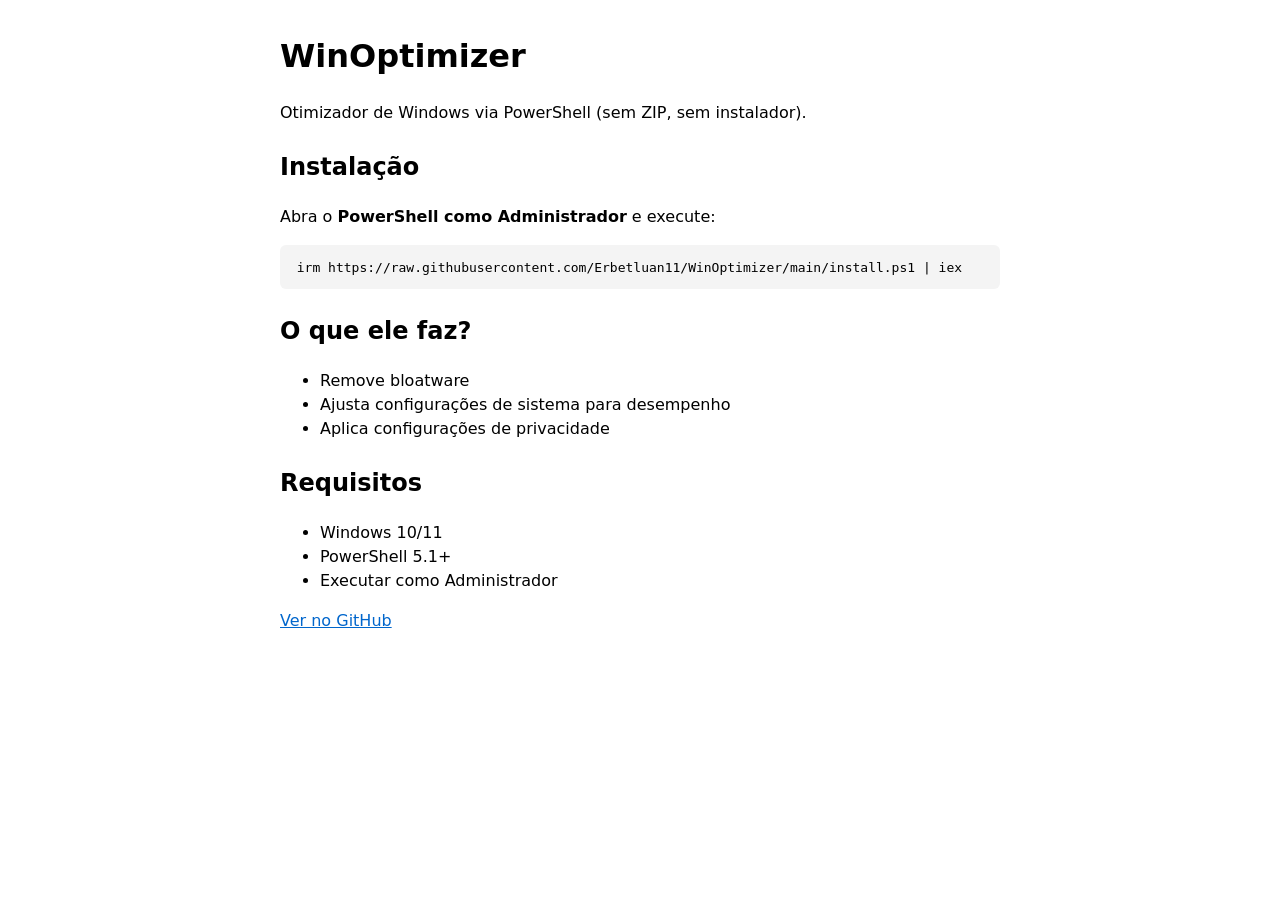
==== index.html @ f63a4e37 "Add files via upload" ====
<!DOCTYPE html>
<html lang="pt-BR">
<head>
    <meta charset="UTF-8">
    <title>WinOptimizer</title>
    <meta name="viewport" content="width=device-width, initial-scale=1">
    <style>
        body { font-family: system-ui, sans-serif; max-width: 720px; margin: 2rem auto; padding: 0 1rem; line-height: 1.5; }
        code { background: #f4f4f4; padding: 0.1rem 0.3rem; border-radius: 3px; }
        pre { background: #f4f4f4; padding: 0.75rem; border-radius: 6px; overflow-x: auto; }
        h1, h2 { margin-top: 1.5rem; }
        a { color: #0066cc; }
    </style>
</head>
<body>
    <h1>WinOptimizer</h1>
    <p>Otimizador de Windows via PowerShell (sem ZIP, sem instalador).</p>

    <h2 id="instalacao">Instalação</h2>
    <p>Abra o <strong>PowerShell como Administrador</strong> e execute:</p>
    <pre><code>irm https://raw.githubusercontent.com/Erbetluan11/WinOptimizer/main/install.ps1 | iex</code></pre>

    <h2>O que ele faz?</h2>
    <ul>
        <li>Remove bloatware</li>
        <li>Ajusta configurações de sistema para desempenho</li>
        <li>Aplica configurações de privacidade</li>
    </ul>

    <h2>Requisitos</h2>
    <ul>
        <li>Windows 10/11</li>
        <li>PowerShell 5.1+</li>
        <li>Executar como Administrador</li>
    </ul>

    <p><a href="https://github.com/Erbetluan11/WinOptimizer">Ver no GitHub</a></p>
</body>
</html>
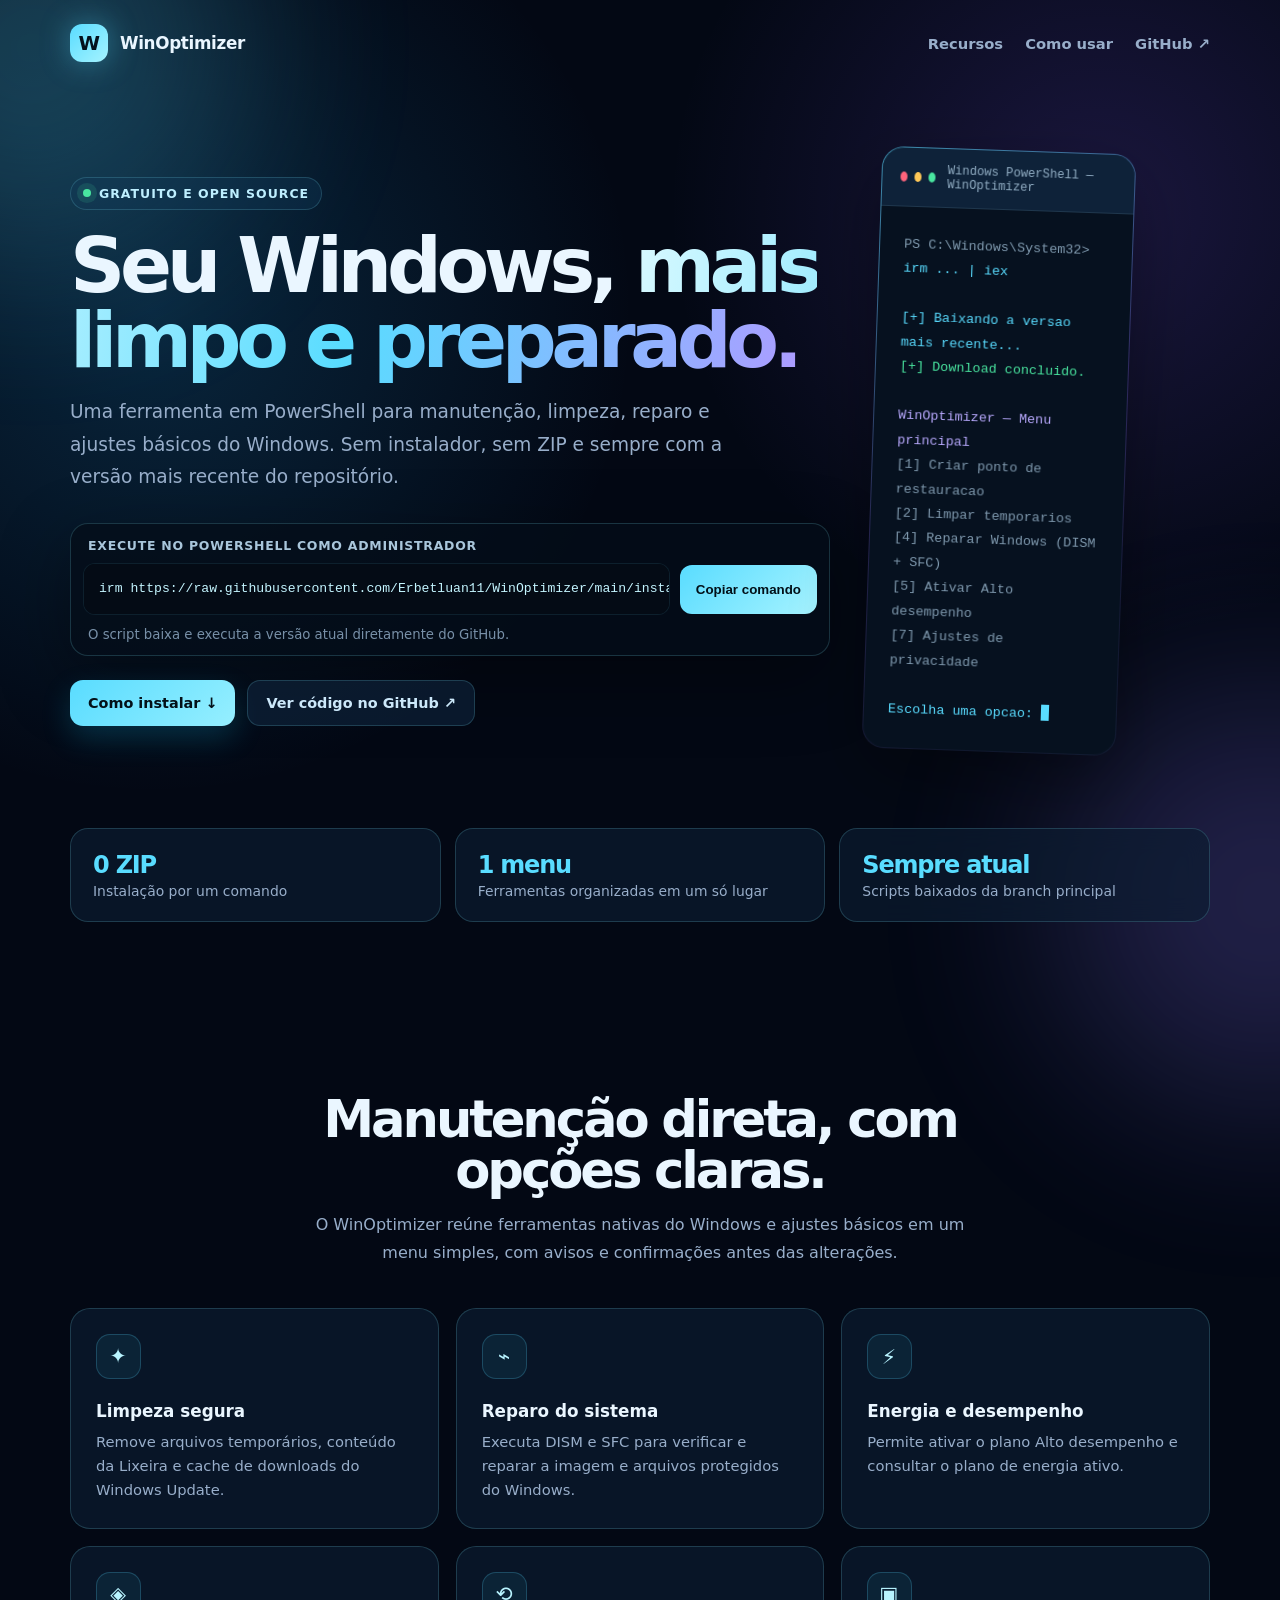
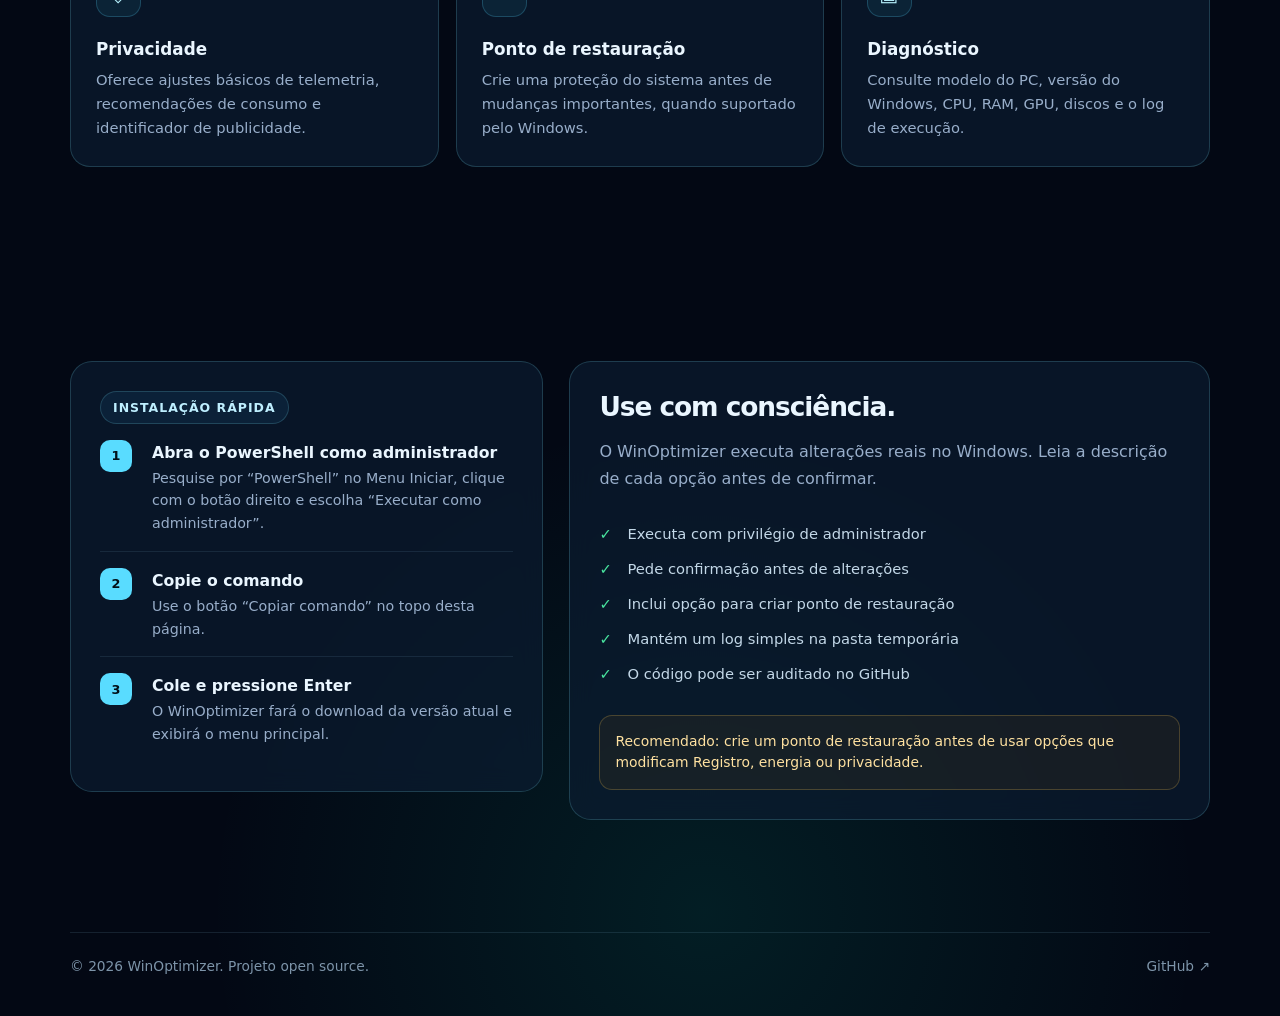
==== commit d3b421d6: "Update index.html" ====
--- a/index.html
+++ b/index.html
@@ -2,38 +2,905 @@
 <html lang="pt-BR">
 <head>
     <meta charset="UTF-8">
-    <title>WinOptimizer</title>
     <meta name="viewport" content="width=device-width, initial-scale=1">
+
+    <title>WinOptimizer — Otimize seu Windows</title>
+
+    <meta name="description" content="Ferramenta gratuita em PowerShell para limpeza, manutenção, reparo e ajustes básicos do Windows.">
+    <meta name="theme-color" content="#07111f">
+
     <style>
-        body { font-family: system-ui, sans-serif; max-width: 720px; margin: 2rem auto; padding: 0 1rem; line-height: 1.5; }
-        code { background: #f4f4f4; padding: 0.1rem 0.3rem; border-radius: 3px; }
-        pre { background: #f4f4f4; padding: 0.75rem; border-radius: 6px; overflow-x: auto; }
-        h1, h2 { margin-top: 1.5rem; }
-        a { color: #0066cc; }
+        :root {
+            --bg: #07111f;
+            --bg-deep: #030814;
+            --surface: rgba(13, 28, 49, 0.68);
+            --surface-strong: rgba(17, 37, 63, 0.9);
+            --border: rgba(126, 235, 255, 0.18);
+            --primary: #59dcff;
+            --primary-strong: #09b8e8;
+            --secondary: #8d79ff;
+            --text: #eaf6ff;
+            --muted: #98aeca;
+            --success: #49e6a0;
+            --warning: #ffc857;
+            --danger: #ff7088;
+            --shadow: 0 24px 70px rgba(0, 0, 0, 0.36);
+            --radius: 22px;
+        }
+
+        * {
+            box-sizing: border-box;
+        }
+
+        html {
+            scroll-behavior: smooth;
+        }
+
+        body {
+            min-height: 100vh;
+            margin: 0;
+            overflow-x: hidden;
+            color: var(--text);
+            font-family: Inter, ui-sans-serif, system-ui, -apple-system, BlinkMacSystemFont, "Segoe UI", sans-serif;
+            background:
+                radial-gradient(circle at 12% 12%, rgba(31, 158, 226, 0.20), transparent 30rem),
+                radial-gradient(circle at 86% 8%, rgba(132, 87, 255, 0.18), transparent 27rem),
+                radial-gradient(circle at 55% 96%, rgba(0, 223, 180, 0.10), transparent 31rem),
+                var(--bg-deep);
+        }
+
+        body::before,
+        body::after {
+            position: fixed;
+            z-index: -1;
+            width: 26rem;
+            height: 26rem;
+            content: "";
+            border-radius: 50%;
+            filter: blur(95px);
+            opacity: 0.22;
+            pointer-events: none;
+        }
+
+        body::before {
+            top: -10rem;
+            left: -11rem;
+            background: var(--primary);
+        }
+
+        body::after {
+            right: -12rem;
+            bottom: -13rem;
+            background: var(--secondary);
+        }
+
+        a {
+            color: inherit;
+            text-decoration: none;
+        }
+
+        .container {
+            width: min(1140px, calc(100% - 32px));
+            margin: 0 auto;
+        }
+
+        .nav {
+            display: flex;
+            align-items: center;
+            justify-content: space-between;
+            gap: 20px;
+            padding: 24px 0;
+        }
+
+        .brand {
+            display: inline-flex;
+            align-items: center;
+            gap: 12px;
+            font-size: 1.05rem;
+            font-weight: 800;
+            letter-spacing: -0.02em;
+        }
+
+        .brand-mark {
+            display: grid;
+            width: 38px;
+            height: 38px;
+            place-items: center;
+            color: #03111d;
+            font-size: 1.22rem;
+            font-weight: 900;
+            border-radius: 12px;
+            background: linear-gradient(135deg, var(--primary), #a5f3ff);
+            box-shadow: 0 0 30px rgba(89, 220, 255, 0.38);
+        }
+
+        .nav-links {
+            display: flex;
+            align-items: center;
+            gap: 22px;
+            color: var(--muted);
+            font-size: 0.92rem;
+            font-weight: 650;
+        }
+
+        .nav-links a:hover {
+            color: var(--primary);
+        }
+
+        .hero {
+            display: grid;
+            grid-template-columns: 1.25fr 0.75fr;
+            gap: 42px;
+            align-items: center;
+            min-height: 610px;
+            padding: 64px 0 76px;
+        }
+
+        .eyebrow {
+            display: inline-flex;
+            align-items: center;
+            gap: 8px;
+            padding: 8px 12px;
+            color: #beefff;
+            font-size: 0.78rem;
+            font-weight: 800;
+            letter-spacing: 0.08em;
+            text-transform: uppercase;
+            border: 1px solid var(--border);
+            border-radius: 999px;
+            background: rgba(18, 61, 91, 0.34);
+        }
+
+        .status-dot {
+            width: 8px;
+            height: 8px;
+            border-radius: 50%;
+            background: var(--success);
+            box-shadow: 0 0 0 6px rgba(73, 230, 160, 0.12);
+        }
+
+        h1 {
+            max-width: 760px;
+            margin: 18px 0;
+            font-size: clamp(2.75rem, 6vw, 5.7rem);
+            line-height: 0.98;
+            letter-spacing: -0.07em;
+        }
+
+        .gradient-text {
+            color: transparent;
+            background: linear-gradient(100deg, #d8f9ff, var(--primary), #ac9cff);
+            -webkit-background-clip: text;
+            background-clip: text;
+        }
+
+        .hero-text {
+            max-width: 670px;
+            margin: 0;
+            color: var(--muted);
+            font-size: clamp(1rem, 1.5vw, 1.16rem);
+            line-height: 1.75;
+        }
+
+        .install-box {
+            max-width: 760px;
+            margin-top: 30px;
+            padding: 12px;
+            border: 1px solid var(--border);
+            border-radius: 18px;
+            background: rgba(4, 13, 25, 0.78);
+            box-shadow: var(--shadow);
+        }
+
+        .install-label {
+            display: block;
+            margin: 2px 5px 10px;
+            color: #a9c6db;
+            font-size: 0.78rem;
+            font-weight: 750;
+            letter-spacing: 0.06em;
+            text-transform: uppercase;
+        }
+
+        .command-row {
+            display: flex;
+            align-items: center;
+            gap: 10px;
+        }
+
+        .command {
+            flex: 1;
+            min-width: 0;
+            margin: 0;
+            padding: 15px;
+            overflow-x: auto;
+            color: #c4f5ff;
+            font-family: "Cascadia Code", "Consolas", monospace;
+            font-size: 0.82rem;
+            line-height: 1.45;
+            white-space: nowrap;
+            border: 1px solid rgba(91, 218, 255, 0.10);
+            border-radius: 12px;
+            background: #040b15;
+        }
+
+        .copy-button,
+        .button {
+            display: inline-flex;
+            align-items: center;
+            justify-content: center;
+            gap: 9px;
+            border: 0;
+            cursor: pointer;
+            transition: transform 0.2s ease, filter 0.2s ease, background 0.2s ease;
+        }
+
+        .copy-button {
+            min-height: 49px;
+            padding: 0 16px;
+            color: #021018;
+            font-weight: 850;
+            border-radius: 12px;
+            background: linear-gradient(135deg, var(--primary), #a6f3ff);
+        }
+
+        .copy-button:hover,
+        .button:hover {
+            filter: brightness(1.08);
+            transform: translateY(-2px);
+        }
+
+        .helper-text {
+            margin: 12px 5px 1px;
+            color: #7890a8;
+            font-size: 0.83rem;
+        }
+
+        .hero-actions {
+            display: flex;
+            flex-wrap: wrap;
+            gap: 12px;
+            margin-top: 24px;
+        }
+
+        .button {
+            min-height: 46px;
+            padding: 0 18px;
+            font-size: 0.9rem;
+            font-weight: 800;
+            border-radius: 13px;
+        }
+
+        .button-primary {
+            color: #031018;
+            background: linear-gradient(135deg, var(--primary), #96efff);
+            box-shadow: 0 12px 30px rgba(21, 195, 240, 0.20);
+        }
+
+        .button-secondary {
+            color: #cce8fa;
+            border: 1px solid var(--border);
+            background: rgba(16, 37, 62, 0.6);
+        }
+
+        .terminal {
+            position: relative;
+            overflow: hidden;
+            padding: 1px;
+            border-radius: var(--radius);
+            background: linear-gradient(145deg, rgba(89, 220, 255, 0.62), rgba(141, 121, 255, 0.24), rgba(89, 220, 255, 0.05));
+            box-shadow: var(--shadow);
+            transform: rotate(2deg);
+        }
+
+        .terminal-inner {
+            padding: 0;
+            overflow: hidden;
+            border-radius: calc(var(--radius) - 1px);
+            background: #06111f;
+        }
+
+        .terminal-top {
+            display: flex;
+            align-items: center;
+            gap: 7px;
+            padding: 15px 18px;
+            border-bottom: 1px solid rgba(174, 232, 255, 0.10);
+            background: rgba(20, 47, 77, 0.58);
+        }
+
+        .terminal-dot {
+            width: 10px;
+            height: 10px;
+            border-radius: 50%;
+            background: #ff647c;
+        }
+
+        .terminal-dot:nth-child(2) {
+            background: #ffc857;
+        }
+
+        .terminal-dot:nth-child(3) {
+            background: #49e6a0;
+        }
+
+        .terminal-title {
+            margin-left: 5px;
+            color: #93afc5;
+            font-family: "Cascadia Code", monospace;
+            font-size: 0.76rem;
+        }
+
+        .terminal-body {
+            min-height: 340px;
+            padding: 26px 24px;
+            font-family: "Cascadia Code", "Consolas", monospace;
+            font-size: 0.84rem;
+            line-height: 1.82;
+        }
+
+        .terminal-body p {
+            margin: 0;
+        }
+
+        .terminal-muted {
+            color: #7f99ae;
+        }
+
+        .terminal-cyan {
+            color: var(--primary);
+        }
+
+        .terminal-green {
+            color: var(--success);
+        }
+
+        .terminal-purple {
+            color: #b9aaff;
+        }
+
+        .terminal-cursor {
+            display: inline-block;
+            width: 8px;
+            height: 16px;
+            vertical-align: -3px;
+            background: var(--primary);
+            animation: blink 1s steps(1) infinite;
+        }
+
+        @keyframes blink {
+            50% { opacity: 0; }
+        }
+
+        .metrics {
+            display: grid;
+            grid-template-columns: repeat(3, 1fr);
+            gap: 14px;
+            margin-bottom: 90px;
+        }
+
+        .metric {
+            padding: 22px;
+            border: 1px solid var(--border);
+            border-radius: 18px;
+            background: var(--surface);
+            backdrop-filter: blur(12px);
+        }
+
+        .metric-value {
+            color: var(--primary);
+            font-size: 1.5rem;
+            font-weight: 900;
+            letter-spacing: -0.05em;
+        }
+
+        .metric-label {
+            margin-top: 4px;
+            color: var(--muted);
+            font-size: 0.87rem;
+        }
+
+        .section {
+            padding: 82px 0;
+        }
+
+        .section-title {
+            max-width: 700px;
+            margin: 0 auto 15px;
+            font-size: clamp(2rem, 4vw, 3.2rem);
+            line-height: 1;
+            letter-spacing: -0.06em;
+            text-align: center;
+        }
+
+        .section-intro {
+            max-width: 680px;
+            margin: 0 auto 42px;
+            color: var(--muted);
+            line-height: 1.7;
+            text-align: center;
+        }
+
+        .grid {
+            display: grid;
+            grid-template-columns: repeat(3, 1fr);
+            gap: 17px;
+        }
+
+        .card {
+            min-height: 220px;
+            padding: 25px;
+            border: 1px solid var(--border);
+            border-radius: 20px;
+            background: var(--surface);
+            backdrop-filter: blur(12px);
+            transition: transform 0.22s ease, border-color 0.22s ease, background 0.22s ease;
+        }
+
+        .card:hover {
+            border-color: rgba(89, 220, 255, 0.48);
+            background: var(--surface-strong);
+            transform: translateY(-5px);
+        }
+
+        .icon {
+            display: grid;
+            width: 45px;
+            height: 45px;
+            place-items: center;
+            margin-bottom: 22px;
+            color: #b8f4ff;
+            font-size: 1.28rem;
+            border: 1px solid rgba(89, 220, 255, 0.22);
+            border-radius: 14px;
+            background: rgba(40, 130, 165, 0.13);
+        }
+
+        .card h3 {
+            margin: 0 0 9px;
+            font-size: 1.05rem;
+        }
+
+        .card p {
+            margin: 0;
+            color: var(--muted);
+            font-size: 0.92rem;
+            line-height: 1.65;
+        }
+
+        .steps {
+            display: grid;
+            grid-template-columns: 0.85fr 1.15fr;
+            gap: 26px;
+            align-items: start;
+            margin-top: 30px;
+        }
+
+        .steps-panel,
+        .security-card {
+            padding: 29px;
+            border: 1px solid var(--border);
+            border-radius: 22px;
+            background: var(--surface);
+            backdrop-filter: blur(12px);
+        }
+
+        .step {
+            display: grid;
+            grid-template-columns: 38px 1fr;
+            gap: 14px;
+            padding: 16px 0;
+            border-bottom: 1px solid rgba(156, 211, 241, 0.10);
+        }
+
+        .step:last-child {
+            border-bottom: 0;
+        }
+
+        .step-number {
+            display: grid;
+            width: 32px;
+            height: 32px;
+            place-items: center;
+            color: #021018;
+            font-size: 0.8rem;
+            font-weight: 900;
+            border-radius: 10px;
+            background: var(--primary);
+        }
+
+        .step h3 {
+            margin: 3px 0 5px;
+            font-size: 0.98rem;
+        }
+
+        .step p {
+            margin: 0;
+            color: var(--muted);
+            font-size: 0.89rem;
+            line-height: 1.6;
+        }
+
+        .security-card h2 {
+            margin: 0 0 12px;
+            font-size: 1.65rem;
+            letter-spacing: -0.04em;
+        }
+
+        .security-card p {
+            color: var(--muted);
+            line-height: 1.7;
+        }
+
+        .check-list {
+            padding: 0;
+            margin: 24px 0;
+            list-style: none;
+        }
+
+        .check-list li {
+            position: relative;
+            padding: 9px 0 9px 28px;
+            color: #c3d8e8;
+            font-size: 0.92rem;
+        }
+
+        .check-list li::before {
+            position: absolute;
+            left: 0;
+            color: var(--success);
+            content: "✓";
+            font-weight: 900;
+        }
+
+        .notice {
+            padding: 15px;
+            color: #ffe2a1;
+            font-size: 0.87rem;
+            line-height: 1.55;
+            border: 1px solid rgba(255, 200, 87, 0.22);
+            border-radius: 13px;
+            background: rgba(122, 81, 8, 0.12);
+        }
+
+        footer {
+            padding: 30px 0 42px;
+            color: #7d94a9;
+            font-size: 0.86rem;
+        }
+
+        .footer-content {
+            display: flex;
+            justify-content: space-between;
+            gap: 16px;
+            padding-top: 25px;
+            border-top: 1px solid rgba(156, 211, 241, 0.12);
+        }
+
+        .toast {
+            position: fixed;
+            right: 20px;
+            bottom: 20px;
+            z-index: 10;
+            padding: 13px 16px;
+            color: #dffaff;
+            font-weight: 750;
+            border: 1px solid rgba(89, 220, 255, 0.26);
+            border-radius: 13px;
+            background: rgba(4, 18, 32, 0.94);
+            box-shadow: var(--shadow);
+            transform: translateY(130px);
+            opacity: 0;
+            transition: opacity 0.25s ease, transform 0.25s ease;
+        }
+
+        .toast.show {
+            transform: translateY(0);
+            opacity: 1;
+        }
+
+        @media (max-width: 860px) {
+            .hero,
+            .steps {
+                grid-template-columns: 1fr;
+            }
+
+            .hero {
+                min-height: auto;
+                padding-top: 42px;
+            }
+
+            .terminal {
+                max-width: 560px;
+                margin: 0 auto;
+                transform: none;
+            }
+
+            .grid {
+                grid-template-columns: repeat(2, 1fr);
+            }
+        }
+
+        @media (max-width: 600px) {
+            .nav-links {
+                display: none;
+            }
+
+            .hero {
+                gap: 32px;
+                padding-bottom: 55px;
+            }
+
+            h1 {
+                font-size: clamp(2.6rem, 14vw, 4rem);
+            }
+
+            .command-row {
+                align-items: stretch;
+                flex-direction: column;
+            }
+
+            .copy-button {
+                width: 100%;
+            }
+
+            .metrics,
+            .grid {
+                grid-template-columns: 1fr;
+            }
+
+            .metrics {
+                margin-bottom: 35px;
+            }
+
+            .section {
+                padding: 54px 0;
+            }
+
+            .terminal-body {
+                min-height: 302px;
+                padding: 21px 17px;
+                font-size: 0.74rem;
+            }
+
+            .footer-content {
+                align-items: flex-start;
+                flex-direction: column;
+            }
+        }
     </style>
 </head>
+
 <body>
-    <h1>WinOptimizer</h1>
-    <p>Otimizador de Windows via PowerShell (sem ZIP, sem instalador).</p>
-
-    <h2 id="instalacao">Instalação</h2>
-    <p>Abra o <strong>PowerShell como Administrador</strong> e execute:</p>
-    <pre><code>irm https://raw.githubusercontent.com/Erbetluan11/WinOptimizer/main/install.ps1 | iex</code></pre>
-
-    <h2>O que ele faz?</h2>
-    <ul>
-        <li>Remove bloatware</li>
-        <li>Ajusta configurações de sistema para desempenho</li>
-        <li>Aplica configurações de privacidade</li>
-    </ul>
-
-    <h2>Requisitos</h2>
-    <ul>
-        <li>Windows 10/11</li>
-        <li>PowerShell 5.1+</li>
-        <li>Executar como Administrador</li>
-    </ul>
-
-    <p><a href="https://github.com/Erbetluan11/WinOptimizer">Ver no GitHub</a></p>
+    <header class="container">
+        <nav class="nav">
+            <a class="brand" href="#inicio" aria-label="WinOptimizer">
+                <span class="brand-mark">W</span>
+                <span>WinOptimizer</span>
+            </a>
+
+            <div class="nav-links">
+                <a href="#recursos">Recursos</a>
+                <a href="#como-usar">Como usar</a>
+                <a href="https://github.com/Erbetluan11/WinOptimizer" target="_blank" rel="noopener noreferrer">GitHub ↗</a>
+            </div>
+        </nav>
+    </header>
+
+    <main>
+        <section class="container hero" id="inicio">
+            <div>
+                <span class="eyebrow">
+                    <span class="status-dot"></span>
+                    Gratuito e open source
+                </span>
+
+                <h1>
+                    Seu Windows,
+                    <span class="gradient-text">mais limpo e preparado.</span>
+                </h1>
+
+                <p class="hero-text">
+                    Uma ferramenta em PowerShell para manutenção, limpeza, reparo e ajustes básicos do Windows.
+                    Sem instalador, sem ZIP e sempre com a versão mais recente do repositório.
+                </p>
+
+                <div class="install-box">
+                    <span class="install-label">Execute no PowerShell como Administrador</span>
+
+                    <div class="command-row">
+                        <pre class="command" id="installCommand">irm https://raw.githubusercontent.com/Erbetluan11/WinOptimizer/main/install.ps1 | iex</pre>
+                        <button class="copy-button" id="copyButton" type="button">Copiar comando</button>
+                    </div>
+
+                    <p class="helper-text">
+                        O script baixa e executa a versão atual diretamente do GitHub.
+                    </p>
+                </div>
+
+                <div class="hero-actions">
+                    <a class="button button-primary" href="#como-usar">Como instalar ↓</a>
+                    <a class="button button-secondary" href="https://github.com/Erbetluan11/WinOptimizer" target="_blank" rel="noopener noreferrer">
+                        Ver código no GitHub ↗
+                    </a>
+                </div>
+            </div>
+
+            <div class="terminal" aria-label="Prévia do terminal WinOptimizer">
+                <div class="terminal-inner">
+                    <div class="terminal-top">
+                        <span class="terminal-dot"></span>
+                        <span class="terminal-dot"></span>
+                        <span class="terminal-dot"></span>
+                        <span class="terminal-title">Windows PowerShell — WinOptimizer</span>
+                    </div>
+
+                    <div class="terminal-body">
+                        <p class="terminal-muted">PS C:\Windows\System32&gt; <span class="terminal-cyan">irm ... | iex</span></p>
+                        <p>&nbsp;</p>
+                        <p class="terminal-cyan">[+] Baixando a versao mais recente...</p>
+                        <p class="terminal-green">[+] Download concluido.</p>
+                        <p>&nbsp;</p>
+                        <p class="terminal-purple">WinOptimizer — Menu principal</p>
+                        <p class="terminal-muted">[1] Criar ponto de restauracao</p>
+                        <p class="terminal-muted">[2] Limpar temporarios</p>
+                        <p class="terminal-muted">[4] Reparar Windows (DISM + SFC)</p>
+                        <p class="terminal-muted">[5] Ativar Alto desempenho</p>
+                        <p class="terminal-muted">[7] Ajustes de privacidade</p>
+                        <p>&nbsp;</p>
+                        <p class="terminal-cyan">Escolha uma opcao: <span class="terminal-cursor"></span></p>
+                    </div>
+                </div>
+            </div>
+        </section>
+
+        <section class="container metrics" aria-label="Destaques">
+            <article class="metric">
+                <div class="metric-value">0 ZIP</div>
+                <div class="metric-label">Instalação por um comando</div>
+            </article>
+
+            <article class="metric">
+                <div class="metric-value">1 menu</div>
+                <div class="metric-label">Ferramentas organizadas em um só lugar</div>
+            </article>
+
+            <article class="metric">
+                <div class="metric-value">Sempre atual</div>
+                <div class="metric-label">Scripts baixados da branch principal</div>
+            </article>
+        </section>
+
+        <section class="container section" id="recursos">
+            <h2 class="section-title">Manutenção direta, com opções claras.</h2>
+
+            <p class="section-intro">
+                O WinOptimizer reúne ferramentas nativas do Windows e ajustes básicos em um menu simples,
+                com avisos e confirmações antes das alterações.
+            </p>
+
+            <div class="grid">
+                <article class="card">
+                    <div class="icon">✦</div>
+                    <h3>Limpeza segura</h3>
+                    <p>Remove arquivos temporários, conteúdo da Lixeira e cache de downloads do Windows Update.</p>
+                </article>
+
+                <article class="card">
+                    <div class="icon">⌁</div>
+                    <h3>Reparo do sistema</h3>
+                    <p>Executa DISM e SFC para verificar e reparar a imagem e arquivos protegidos do Windows.</p>
+                </article>
+
+                <article class="card">
+                    <div class="icon">⚡</div>
+                    <h3>Energia e desempenho</h3>
+                    <p>Permite ativar o plano Alto desempenho e consultar o plano de energia ativo.</p>
+                </article>
+
+                <article class="card">
+                    <div class="icon">◈</div>
+                    <h3>Privacidade</h3>
+                    <p>Oferece ajustes básicos de telemetria, recomendações de consumo e identificador de publicidade.</p>
+                </article>
+
+                <article class="card">
+                    <div class="icon">⟲</div>
+                    <h3>Ponto de restauração</h3>
+                    <p>Crie uma proteção do sistema antes de mudanças importantes, quando suportado pelo Windows.</p>
+                </article>
+
+                <article class="card">
+                    <div class="icon">▣</div>
+                    <h3>Diagnóstico</h3>
+                    <p>Consulte modelo do PC, versão do Windows, CPU, RAM, GPU, discos e o log de execução.</p>
+                </article>
+            </div>
+        </section>
+
+        <section class="container section" id="como-usar">
+            <div class="steps">
+                <div class="steps-panel">
+                    <span class="eyebrow">Instalação rápida</span>
+
+                    <div class="step">
+                        <span class="step-number">1</span>
+                        <div>
+                            <h3>Abra o PowerShell como administrador</h3>
+                            <p>Pesquise por “PowerShell” no Menu Iniciar, clique com o botão direito e escolha “Executar como administrador”.</p>
+                        </div>
+                    </div>
+
+                    <div class="step">
+                        <span class="step-number">2</span>
+                        <div>
+                            <h3>Copie o comando</h3>
+                            <p>Use o botão “Copiar comando” no topo desta página.</p>
+                        </div>
+                    </div>
+
+                    <div class="step">
+                        <span class="step-number">3</span>
+                        <div>
+                            <h3>Cole e pressione Enter</h3>
+                            <p>O WinOptimizer fará o download da versão atual e exibirá o menu principal.</p>
+                        </div>
+                    </div>
+                </div>
+
+                <aside class="security-card">
+                    <h2>Use com consciência.</h2>
+
+                    <p>
+                        O WinOptimizer executa alterações reais no Windows. Leia a descrição de cada opção antes de confirmar.
+                    </p>
+
+                    <ul class="check-list">
+                        <li>Executa com privilégio de administrador</li>
+                        <li>Pede confirmação antes de alterações</li>
+                        <li>Inclui opção para criar ponto de restauração</li>
+                        <li>Mantém um log simples na pasta temporária</li>
+                        <li>O código pode ser auditado no GitHub</li>
+                    </ul>
+
+                    <div class="notice">
+                        Recomendado: crie um ponto de restauração antes de usar opções que modificam Registro, energia ou privacidade.
+                    </div>
+                </aside>
+            </div>
+        </section>
+    </main>
+
+    <footer class="container">
+        <div class="footer-content">
+            <span>© <span id="year"></span> WinOptimizer. Projeto open source.</span>
+            <a href="https://github.com/Erbetluan11/WinOptimizer" target="_blank" rel="noopener noreferrer">GitHub ↗</a>
+        </div>
+    </footer>
+
+    <div class="toast" id="toast" role="status" aria-live="polite">Comando copiado.</div>
+
+    <script>
+        const command = "irm https://raw.githubusercontent.com/Erbetluan11/WinOptimizer/main/install.ps1 | iex";
+        const copyButton = document.getElementById("copyButton");
+        const toast = document.getElementById("toast");
+
+        document.getElementById("year").textContent = new Date().getFullYear();
+
+        copyButton.addEventListener("click", async () => {
+            try {
+                await navigator.clipboard.writeText(command);
+                copyButton.textContent = "Copiado ✓";
+                toast.classList.add("show");
+
+                setTimeout(() => {
+                    copyButton.textContent = "Copiar comando";
+                    toast.classList.remove("show");
+                }, 2200);
+            } catch (error) {
+                window.prompt("Copie o comando abaixo:", command);
+            }
+        });
+    </script>
 </body>
 </html>
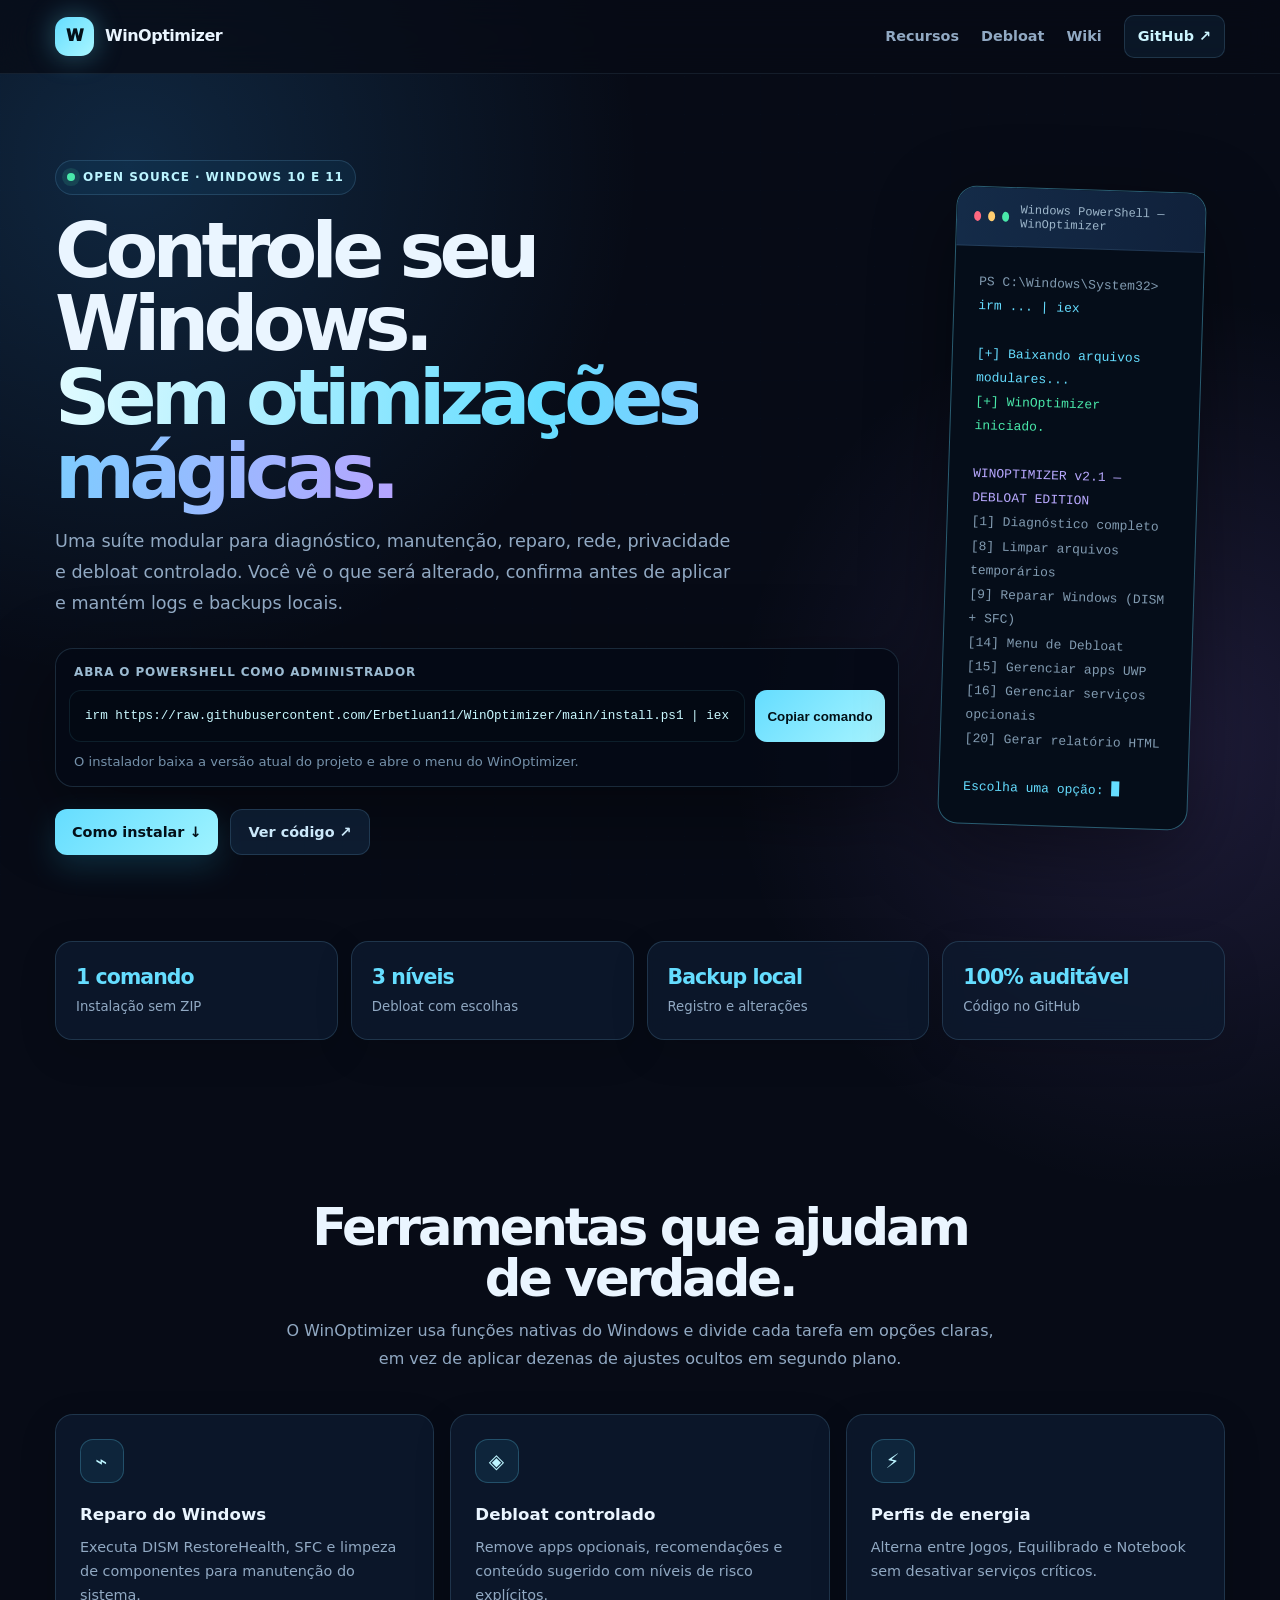
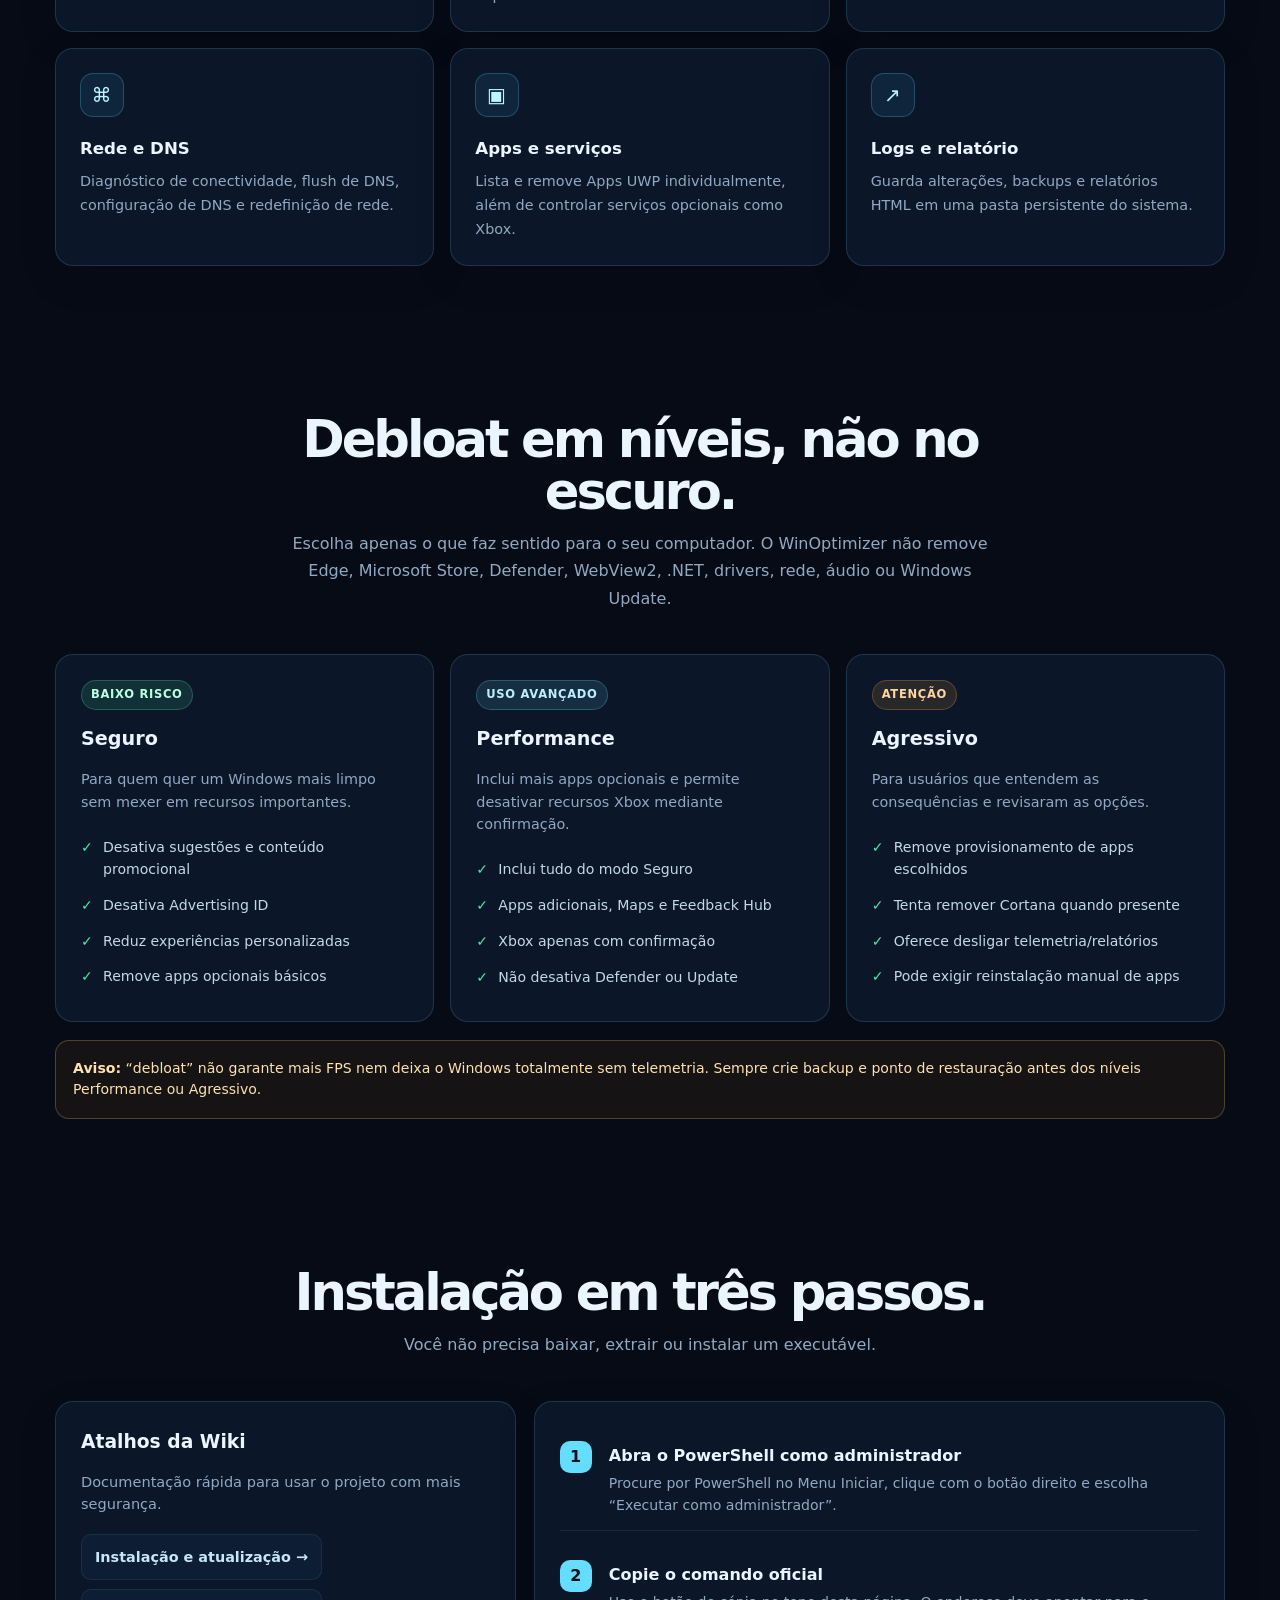
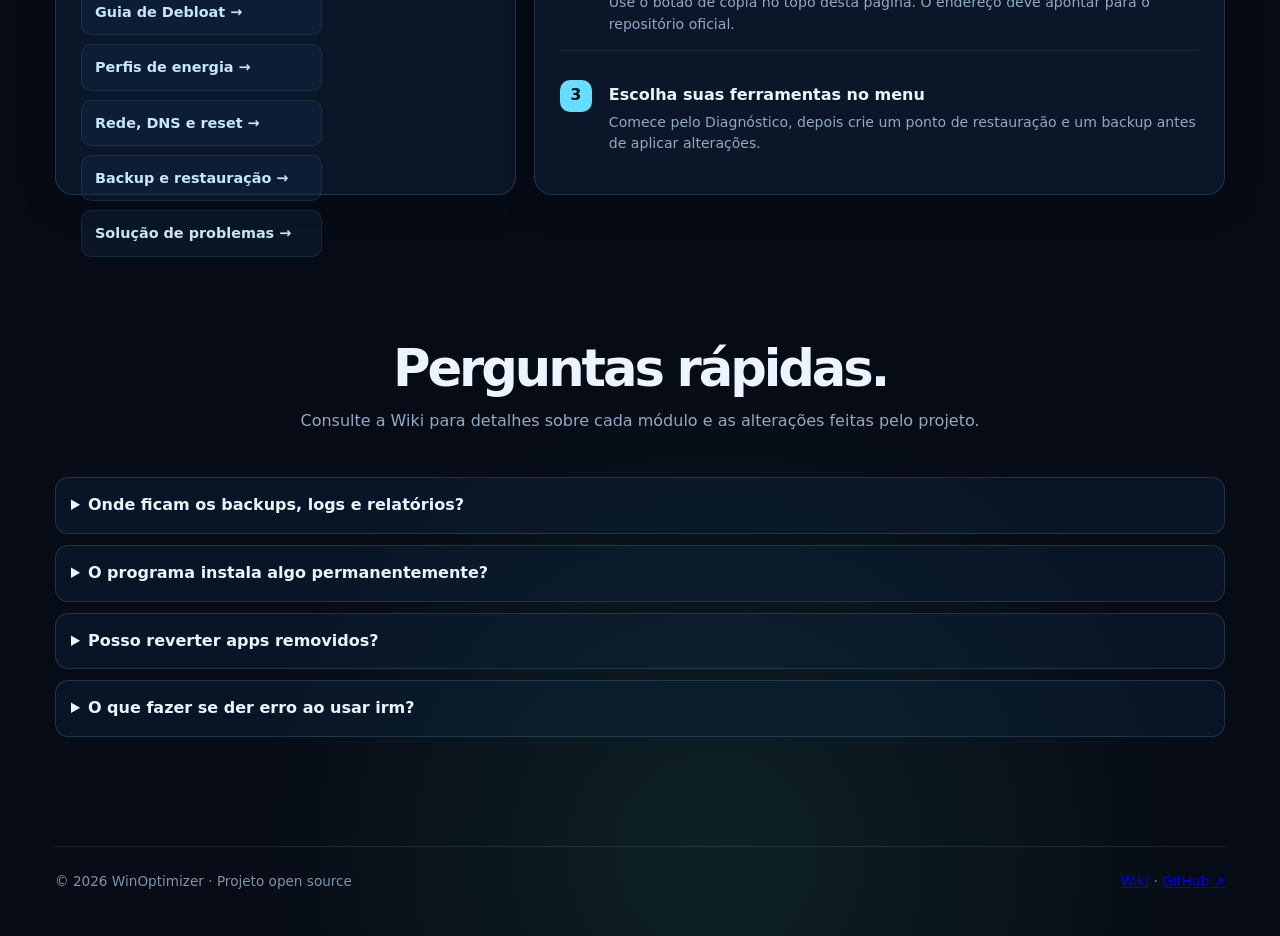
==== commit d31928ae: "Add files via upload" ====
--- a/index.html
+++ b/index.html
@@ -1,906 +1,23 @@
-<!DOCTYPE html>
+<!doctype html>
 <html lang="pt-BR">
 <head>
-    <meta charset="UTF-8">
-    <meta name="viewport" content="width=device-width, initial-scale=1">
-
-    <title>WinOptimizer — Otimize seu Windows</title>
-
-    <meta name="description" content="Ferramenta gratuita em PowerShell para limpeza, manutenção, reparo e ajustes básicos do Windows.">
-    <meta name="theme-color" content="#07111f">
-
-    <style>
-        :root {
-            --bg: #07111f;
-            --bg-deep: #030814;
-            --surface: rgba(13, 28, 49, 0.68);
-            --surface-strong: rgba(17, 37, 63, 0.9);
-            --border: rgba(126, 235, 255, 0.18);
-            --primary: #59dcff;
-            --primary-strong: #09b8e8;
-            --secondary: #8d79ff;
-            --text: #eaf6ff;
-            --muted: #98aeca;
-            --success: #49e6a0;
-            --warning: #ffc857;
-            --danger: #ff7088;
-            --shadow: 0 24px 70px rgba(0, 0, 0, 0.36);
-            --radius: 22px;
-        }
-
-        * {
-            box-sizing: border-box;
-        }
-
-        html {
-            scroll-behavior: smooth;
-        }
-
-        body {
-            min-height: 100vh;
-            margin: 0;
-            overflow-x: hidden;
-            color: var(--text);
-            font-family: Inter, ui-sans-serif, system-ui, -apple-system, BlinkMacSystemFont, "Segoe UI", sans-serif;
-            background:
-                radial-gradient(circle at 12% 12%, rgba(31, 158, 226, 0.20), transparent 30rem),
-                radial-gradient(circle at 86% 8%, rgba(132, 87, 255, 0.18), transparent 27rem),
-                radial-gradient(circle at 55% 96%, rgba(0, 223, 180, 0.10), transparent 31rem),
-                var(--bg-deep);
-        }
-
-        body::before,
-        body::after {
-            position: fixed;
-            z-index: -1;
-            width: 26rem;
-            height: 26rem;
-            content: "";
-            border-radius: 50%;
-            filter: blur(95px);
-            opacity: 0.22;
-            pointer-events: none;
-        }
-
-        body::before {
-            top: -10rem;
-            left: -11rem;
-            background: var(--primary);
-        }
-
-        body::after {
-            right: -12rem;
-            bottom: -13rem;
-            background: var(--secondary);
-        }
-
-        a {
-            color: inherit;
-            text-decoration: none;
-        }
-
-        .container {
-            width: min(1140px, calc(100% - 32px));
-            margin: 0 auto;
-        }
-
-        .nav {
-            display: flex;
-            align-items: center;
-            justify-content: space-between;
-            gap: 20px;
-            padding: 24px 0;
-        }
-
-        .brand {
-            display: inline-flex;
-            align-items: center;
-            gap: 12px;
-            font-size: 1.05rem;
-            font-weight: 800;
-            letter-spacing: -0.02em;
-        }
-
-        .brand-mark {
-            display: grid;
-            width: 38px;
-            height: 38px;
-            place-items: center;
-            color: #03111d;
-            font-size: 1.22rem;
-            font-weight: 900;
-            border-radius: 12px;
-            background: linear-gradient(135deg, var(--primary), #a5f3ff);
-            box-shadow: 0 0 30px rgba(89, 220, 255, 0.38);
-        }
-
-        .nav-links {
-            display: flex;
-            align-items: center;
-            gap: 22px;
-            color: var(--muted);
-            font-size: 0.92rem;
-            font-weight: 650;
-        }
-
-        .nav-links a:hover {
-            color: var(--primary);
-        }
-
-        .hero {
-            display: grid;
-            grid-template-columns: 1.25fr 0.75fr;
-            gap: 42px;
-            align-items: center;
-            min-height: 610px;
-            padding: 64px 0 76px;
-        }
-
-        .eyebrow {
-            display: inline-flex;
-            align-items: center;
-            gap: 8px;
-            padding: 8px 12px;
-            color: #beefff;
-            font-size: 0.78rem;
-            font-weight: 800;
-            letter-spacing: 0.08em;
-            text-transform: uppercase;
-            border: 1px solid var(--border);
-            border-radius: 999px;
-            background: rgba(18, 61, 91, 0.34);
-        }
-
-        .status-dot {
-            width: 8px;
-            height: 8px;
-            border-radius: 50%;
-            background: var(--success);
-            box-shadow: 0 0 0 6px rgba(73, 230, 160, 0.12);
-        }
-
-        h1 {
-            max-width: 760px;
-            margin: 18px 0;
-            font-size: clamp(2.75rem, 6vw, 5.7rem);
-            line-height: 0.98;
-            letter-spacing: -0.07em;
-        }
-
-        .gradient-text {
-            color: transparent;
-            background: linear-gradient(100deg, #d8f9ff, var(--primary), #ac9cff);
-            -webkit-background-clip: text;
-            background-clip: text;
-        }
-
-        .hero-text {
-            max-width: 670px;
-            margin: 0;
-            color: var(--muted);
-            font-size: clamp(1rem, 1.5vw, 1.16rem);
-            line-height: 1.75;
-        }
-
-        .install-box {
-            max-width: 760px;
-            margin-top: 30px;
-            padding: 12px;
-            border: 1px solid var(--border);
-            border-radius: 18px;
-            background: rgba(4, 13, 25, 0.78);
-            box-shadow: var(--shadow);
-        }
-
-        .install-label {
-            display: block;
-            margin: 2px 5px 10px;
-            color: #a9c6db;
-            font-size: 0.78rem;
-            font-weight: 750;
-            letter-spacing: 0.06em;
-            text-transform: uppercase;
-        }
-
-        .command-row {
-            display: flex;
-            align-items: center;
-            gap: 10px;
-        }
-
-        .command {
-            flex: 1;
-            min-width: 0;
-            margin: 0;
-            padding: 15px;
-            overflow-x: auto;
-            color: #c4f5ff;
-            font-family: "Cascadia Code", "Consolas", monospace;
-            font-size: 0.82rem;
-            line-height: 1.45;
-            white-space: nowrap;
-            border: 1px solid rgba(91, 218, 255, 0.10);
-            border-radius: 12px;
-            background: #040b15;
-        }
-
-        .copy-button,
-        .button {
-            display: inline-flex;
-            align-items: center;
-            justify-content: center;
-            gap: 9px;
-            border: 0;
-            cursor: pointer;
-            transition: transform 0.2s ease, filter 0.2s ease, background 0.2s ease;
-        }
-
-        .copy-button {
-            min-height: 49px;
-            padding: 0 16px;
-            color: #021018;
-            font-weight: 850;
-            border-radius: 12px;
-            background: linear-gradient(135deg, var(--primary), #a6f3ff);
-        }
-
-        .copy-button:hover,
-        .button:hover {
-            filter: brightness(1.08);
-            transform: translateY(-2px);
-        }
-
-        .helper-text {
-            margin: 12px 5px 1px;
-            color: #7890a8;
-            font-size: 0.83rem;
-        }
-
-        .hero-actions {
-            display: flex;
-            flex-wrap: wrap;
-            gap: 12px;
-            margin-top: 24px;
-        }
-
-        .button {
-            min-height: 46px;
-            padding: 0 18px;
-            font-size: 0.9rem;
-            font-weight: 800;
-            border-radius: 13px;
-        }
-
-        .button-primary {
-            color: #031018;
-            background: linear-gradient(135deg, var(--primary), #96efff);
-            box-shadow: 0 12px 30px rgba(21, 195, 240, 0.20);
-        }
-
-        .button-secondary {
-            color: #cce8fa;
-            border: 1px solid var(--border);
-            background: rgba(16, 37, 62, 0.6);
-        }
-
-        .terminal {
-            position: relative;
-            overflow: hidden;
-            padding: 1px;
-            border-radius: var(--radius);
-            background: linear-gradient(145deg, rgba(89, 220, 255, 0.62), rgba(141, 121, 255, 0.24), rgba(89, 220, 255, 0.05));
-            box-shadow: var(--shadow);
-            transform: rotate(2deg);
-        }
-
-        .terminal-inner {
-            padding: 0;
-            overflow: hidden;
-            border-radius: calc(var(--radius) - 1px);
-            background: #06111f;
-        }
-
-        .terminal-top {
-            display: flex;
-            align-items: center;
-            gap: 7px;
-            padding: 15px 18px;
-            border-bottom: 1px solid rgba(174, 232, 255, 0.10);
-            background: rgba(20, 47, 77, 0.58);
-        }
-
-        .terminal-dot {
-            width: 10px;
-            height: 10px;
-            border-radius: 50%;
-            background: #ff647c;
-        }
-
-        .terminal-dot:nth-child(2) {
-            background: #ffc857;
-        }
-
-        .terminal-dot:nth-child(3) {
-            background: #49e6a0;
-        }
-
-        .terminal-title {
-            margin-left: 5px;
-            color: #93afc5;
-            font-family: "Cascadia Code", monospace;
-            font-size: 0.76rem;
-        }
-
-        .terminal-body {
-            min-height: 340px;
-            padding: 26px 24px;
-            font-family: "Cascadia Code", "Consolas", monospace;
-            font-size: 0.84rem;
-            line-height: 1.82;
-        }
-
-        .terminal-body p {
-            margin: 0;
-        }
-
-        .terminal-muted {
-            color: #7f99ae;
-        }
-
-        .terminal-cyan {
-            color: var(--primary);
-        }
-
-        .terminal-green {
-            color: var(--success);
-        }
-
-        .terminal-purple {
-            color: #b9aaff;
-        }
-
-        .terminal-cursor {
-            display: inline-block;
-            width: 8px;
-            height: 16px;
-            vertical-align: -3px;
-            background: var(--primary);
-            animation: blink 1s steps(1) infinite;
-        }
-
-        @keyframes blink {
-            50% { opacity: 0; }
-        }
-
-        .metrics {
-            display: grid;
-            grid-template-columns: repeat(3, 1fr);
-            gap: 14px;
-            margin-bottom: 90px;
-        }
-
-        .metric {
-            padding: 22px;
-            border: 1px solid var(--border);
-            border-radius: 18px;
-            background: var(--surface);
-            backdrop-filter: blur(12px);
-        }
-
-        .metric-value {
-            color: var(--primary);
-            font-size: 1.5rem;
-            font-weight: 900;
-            letter-spacing: -0.05em;
-        }
-
-        .metric-label {
-            margin-top: 4px;
-            color: var(--muted);
-            font-size: 0.87rem;
-        }
-
-        .section {
-            padding: 82px 0;
-        }
-
-        .section-title {
-            max-width: 700px;
-            margin: 0 auto 15px;
-            font-size: clamp(2rem, 4vw, 3.2rem);
-            line-height: 1;
-            letter-spacing: -0.06em;
-            text-align: center;
-        }
-
-        .section-intro {
-            max-width: 680px;
-            margin: 0 auto 42px;
-            color: var(--muted);
-            line-height: 1.7;
-            text-align: center;
-        }
-
-        .grid {
-            display: grid;
-            grid-template-columns: repeat(3, 1fr);
-            gap: 17px;
-        }
-
-        .card {
-            min-height: 220px;
-            padding: 25px;
-            border: 1px solid var(--border);
-            border-radius: 20px;
-            background: var(--surface);
-            backdrop-filter: blur(12px);
-            transition: transform 0.22s ease, border-color 0.22s ease, background 0.22s ease;
-        }
-
-        .card:hover {
-            border-color: rgba(89, 220, 255, 0.48);
-            background: var(--surface-strong);
-            transform: translateY(-5px);
-        }
-
-        .icon {
-            display: grid;
-            width: 45px;
-            height: 45px;
-            place-items: center;
-            margin-bottom: 22px;
-            color: #b8f4ff;
-            font-size: 1.28rem;
-            border: 1px solid rgba(89, 220, 255, 0.22);
-            border-radius: 14px;
-            background: rgba(40, 130, 165, 0.13);
-        }
-
-        .card h3 {
-            margin: 0 0 9px;
-            font-size: 1.05rem;
-        }
-
-        .card p {
-            margin: 0;
-            color: var(--muted);
-            font-size: 0.92rem;
-            line-height: 1.65;
-        }
-
-        .steps {
-            display: grid;
-            grid-template-columns: 0.85fr 1.15fr;
-            gap: 26px;
-            align-items: start;
-            margin-top: 30px;
-        }
-
-        .steps-panel,
-        .security-card {
-            padding: 29px;
-            border: 1px solid var(--border);
-            border-radius: 22px;
-            background: var(--surface);
-            backdrop-filter: blur(12px);
-        }
-
-        .step {
-            display: grid;
-            grid-template-columns: 38px 1fr;
-            gap: 14px;
-            padding: 16px 0;
-            border-bottom: 1px solid rgba(156, 211, 241, 0.10);
-        }
-
-        .step:last-child {
-            border-bottom: 0;
-        }
-
-        .step-number {
-            display: grid;
-            width: 32px;
-            height: 32px;
-            place-items: center;
-            color: #021018;
-            font-size: 0.8rem;
-            font-weight: 900;
-            border-radius: 10px;
-            background: var(--primary);
-        }
-
-        .step h3 {
-            margin: 3px 0 5px;
-            font-size: 0.98rem;
-        }
-
-        .step p {
-            margin: 0;
-            color: var(--muted);
-            font-size: 0.89rem;
-            line-height: 1.6;
-        }
-
-        .security-card h2 {
-            margin: 0 0 12px;
-            font-size: 1.65rem;
-            letter-spacing: -0.04em;
-        }
-
-        .security-card p {
-            color: var(--muted);
-            line-height: 1.7;
-        }
-
-        .check-list {
-            padding: 0;
-            margin: 24px 0;
-            list-style: none;
-        }
-
-        .check-list li {
-            position: relative;
-            padding: 9px 0 9px 28px;
-            color: #c3d8e8;
-            font-size: 0.92rem;
-        }
-
-        .check-list li::before {
-            position: absolute;
-            left: 0;
-            color: var(--success);
-            content: "✓";
-            font-weight: 900;
-        }
-
-        .notice {
-            padding: 15px;
-            color: #ffe2a1;
-            font-size: 0.87rem;
-            line-height: 1.55;
-            border: 1px solid rgba(255, 200, 87, 0.22);
-            border-radius: 13px;
-            background: rgba(122, 81, 8, 0.12);
-        }
-
-        footer {
-            padding: 30px 0 42px;
-            color: #7d94a9;
-            font-size: 0.86rem;
-        }
-
-        .footer-content {
-            display: flex;
-            justify-content: space-between;
-            gap: 16px;
-            padding-top: 25px;
-            border-top: 1px solid rgba(156, 211, 241, 0.12);
-        }
-
-        .toast {
-            position: fixed;
-            right: 20px;
-            bottom: 20px;
-            z-index: 10;
-            padding: 13px 16px;
-            color: #dffaff;
-            font-weight: 750;
-            border: 1px solid rgba(89, 220, 255, 0.26);
-            border-radius: 13px;
-            background: rgba(4, 18, 32, 0.94);
-            box-shadow: var(--shadow);
-            transform: translateY(130px);
-            opacity: 0;
-            transition: opacity 0.25s ease, transform 0.25s ease;
-        }
-
-        .toast.show {
-            transform: translateY(0);
-            opacity: 1;
-        }
-
-        @media (max-width: 860px) {
-            .hero,
-            .steps {
-                grid-template-columns: 1fr;
-            }
-
-            .hero {
-                min-height: auto;
-                padding-top: 42px;
-            }
-
-            .terminal {
-                max-width: 560px;
-                margin: 0 auto;
-                transform: none;
-            }
-
-            .grid {
-                grid-template-columns: repeat(2, 1fr);
-            }
-        }
-
-        @media (max-width: 600px) {
-            .nav-links {
-                display: none;
-            }
-
-            .hero {
-                gap: 32px;
-                padding-bottom: 55px;
-            }
-
-            h1 {
-                font-size: clamp(2.6rem, 14vw, 4rem);
-            }
-
-            .command-row {
-                align-items: stretch;
-                flex-direction: column;
-            }
-
-            .copy-button {
-                width: 100%;
-            }
-
-            .metrics,
-            .grid {
-                grid-template-columns: 1fr;
-            }
-
-            .metrics {
-                margin-bottom: 35px;
-            }
-
-            .section {
-                padding: 54px 0;
-            }
-
-            .terminal-body {
-                min-height: 302px;
-                padding: 21px 17px;
-                font-size: 0.74rem;
-            }
-
-            .footer-content {
-                align-items: flex-start;
-                flex-direction: column;
-            }
-        }
-    </style>
+  <meta charset="utf-8">
+  <meta name="viewport" content="width=device-width, initial-scale=1">
+  <meta name="description" content="WinOptimizer: manutenção, reparo, rede, privacidade e debloat controlado para Windows 10 e 11.">
+  <meta name="theme-color" content="#070b16">
+  <title>WinOptimizer — Debloat Edition</title>
+  <style>
+    :root{--bg:#070b16;--bg2:#0a1223;--panel:rgba(14,27,48,.76);--panel2:#101f38;--line:rgba(139,211,255,.16);--text:#eaf5ff;--muted:#91a9c3;--cyan:#65ddff;--blue:#4e8dff;--purple:#a47bff;--green:#49e8aa;--yellow:#ffcd70;--red:#ff6880;--shadow:0 24px 80px rgba(0,0,0,.42);--r:20px}*{box-sizing:border-box}html{scroll-behavior:smooth}body{margin:0;color:var(--text);font-family:Inter,ui-sans-serif,system-ui,-apple-system,BlinkMacSystemFont,"Segoe UI",sans-serif;background:radial-gradient(circle at 10% 4%,rgba(56,166,255,.18),transparent 32rem),radial-gradient(circle at 92% 18%,rgba(164,123,255,.15),transparent 28rem),radial-gradient(circle at 56% 98%,rgba(73,232,170,.1),transparent 30rem),var(--bg);line-height:1.55}body:before{content:"";position:fixed;inset:0;pointer-events:none;z-index:-1;opacity:.22;background-image:linear-gradient(rgba(112,203,255,.04) 1px,transparent 1px),linear-gradient(90deg,rgba(112,203,255,.04) 1px,transparent 1px);background-size:38px 38px}.container{width:min(1170px,calc(100% - 32px));margin:auto}.nav-wrap{position:sticky;top:0;z-index:30;border-bottom:1px solid rgba(150,220,255,.09);background:rgba(7,11,22,.77);backdrop-filter:blur(16px)}nav{height:73px;display:flex;align-items:center;justify-content:space-between;gap:18px}.brand{display:flex;align-items:center;gap:11px;color:var(--text);font-weight:850;letter-spacing:-.03em;text-decoration:none}.brand-mark{display:grid;place-items:center;width:39px;height:39px;color:#031018;font-weight:950;border-radius:13px;background:linear-gradient(135deg,var(--cyan),#a9f6ff);box-shadow:0 0 28px rgba(101,221,255,.37)}.nav-links{display:flex;gap:22px;align-items:center}.nav-links a{color:var(--muted);font-size:.9rem;font-weight:700;text-decoration:none}.nav-links a:hover{color:var(--cyan)}.nav-github{padding:9px 13px!important;color:#ccf5ff!important;border:1px solid var(--line);border-radius:10px;background:rgba(31,69,107,.22)}.hero{display:grid;grid-template-columns:1.1fr .9fr;gap:48px;align-items:center;padding:86px 0 64px}.badge{display:inline-flex;align-items:center;gap:8px;padding:7px 11px;color:#bbf4ff;font-size:.75rem;font-weight:850;letter-spacing:.08em;text-transform:uppercase;border:1px solid var(--line);border-radius:999px;background:rgba(22,79,112,.21)}.dot{width:8px;height:8px;border-radius:50%;background:var(--green);box-shadow:0 0 0 5px rgba(73,232,170,.12)}h1{margin:19px 0 18px;max-width:760px;font-size:clamp(3rem,6vw,5.7rem);line-height:.96;letter-spacing:-.075em}.grad{color:transparent;background:linear-gradient(95deg,#e1fbff,var(--cyan),#b6a5ff);background-clip:text;-webkit-background-clip:text}.lead{max-width:680px;margin:0;color:var(--muted);font-size:1.1rem;line-height:1.75}.command-card{margin-top:29px;padding:13px;border:1px solid var(--line);border-radius:18px;background:rgba(4,10,21,.77);box-shadow:var(--shadow)}.label{display:block;padding:1px 5px 9px;color:#9cbbd2;font-size:.75rem;font-weight:800;letter-spacing:.07em;text-transform:uppercase}.command-row{display:flex;gap:10px}.command{flex:1;min-width:0;margin:0;padding:15px;overflow-x:auto;color:#c9f8ff;font-family:"Cascadia Code",Consolas,monospace;font-size:.79rem;white-space:nowrap;border:1px solid rgba(102,221,255,.1);border-radius:12px;background:#030913}.copy{min-width:130px;border:0;cursor:pointer;color:#021118;font-weight:900;border-radius:12px;background:linear-gradient(135deg,var(--cyan),#a7f4ff);transition:.2s}.copy:hover,.btn:hover{filter:brightness(1.08);transform:translateY(-2px)}.hint{margin:10px 5px 1px;color:#7591aa;font-size:.82rem}.actions{display:flex;flex-wrap:wrap;gap:12px;margin-top:22px}.btn{display:inline-flex;align-items:center;justify-content:center;gap:8px;min-height:46px;padding:0 17px;font-weight:850;font-size:.9rem;text-decoration:none;border-radius:12px;transition:.2s}.primary{color:#031019;background:linear-gradient(135deg,var(--cyan),#9ff3ff);box-shadow:0 12px 30px rgba(39,190,232,.18)}.secondary{color:#cbe8fa;border:1px solid var(--line);background:rgba(20,46,76,.5)}.terminal{overflow:hidden;border:1px solid rgba(101,221,255,.38);border-radius:var(--r);background:#050d19;box-shadow:var(--shadow);transform:rotate(1.8deg)}.terminal-top{display:flex;align-items:center;gap:7px;padding:15px 17px;border-bottom:1px solid rgba(155,219,255,.11);background:linear-gradient(90deg,#142b48,#10213b)}.t-dot{width:10px;height:10px;border-radius:50%;background:var(--red)}.t-dot:nth-child(2){background:var(--yellow)}.t-dot:nth-child(3){background:var(--green)}.t-title{margin-left:4px;color:#9eb7cb;font:12px "Cascadia Code",monospace}.terminal-body{min-height:360px;padding:24px;font:13px/1.85 "Cascadia Code",Consolas,monospace}.tc{color:var(--cyan)}.tg{color:var(--green)}.tp{color:#b9a9ff}.tm{color:#829bb1}.cursor{display:inline-block;width:8px;height:15px;vertical-align:-2px;background:var(--cyan);animation:blink 1s steps(1) infinite}@keyframes blink{50%{opacity:0}}.stats{display:grid;grid-template-columns:repeat(4,1fr);gap:13px;padding:22px 0 88px}.stat,.card,.panel{border:1px solid var(--line);background:var(--panel);backdrop-filter:blur(12px);box-shadow:0 12px 38px rgba(0,0,0,.14)}.stat{padding:20px;border-radius:17px}.stat b{display:block;color:var(--cyan);font-size:1.28rem;letter-spacing:-.045em}.stat span{color:var(--muted);font-size:.83rem}.section{padding:74px 0}.section-head{max-width:730px;margin:0 auto 42px;text-align:center}.section-head h2{margin:0 0 13px;font-size:clamp(2rem,4vw,3.25rem);line-height:1;letter-spacing:-.06em}.section-head p{margin:0;color:var(--muted);line-height:1.72}.grid{display:grid;grid-template-columns:repeat(3,1fr);gap:16px}.card{min-height:215px;padding:24px;border-radius:18px;transition:.22s}.card:hover{border-color:rgba(101,221,255,.5);background:rgba(19,42,70,.86);transform:translateY(-5px)}.icon{display:grid;place-items:center;width:44px;height:44px;margin-bottom:19px;color:#bdf5ff;font-size:1.25rem;border:1px solid rgba(101,221,255,.24);border-radius:13px;background:rgba(33,121,156,.16)}.card h3{margin:0 0 8px;font-size:1.04rem}.card p{margin:0;color:var(--muted);font-size:.9rem;line-height:1.65}.levels{display:grid;grid-template-columns:repeat(3,1fr);gap:16px}.level{padding:25px;border:1px solid var(--line);border-radius:18px;background:var(--panel)}.level h3{margin:0 0 10px;font-size:1.2rem}.level p{color:var(--muted);font-size:.9rem}.tag{display:inline-block;margin-bottom:14px;padding:5px 9px;font-size:.72rem;font-weight:850;letter-spacing:.06em;text-transform:uppercase;border-radius:999px}.safe{color:#baffdf;background:rgba(73,232,170,.12);border:1px solid rgba(73,232,170,.27)}.performance{color:#bfeeff;background:rgba(101,221,255,.12);border:1px solid rgba(101,221,255,.25)}.aggressive{color:#ffd5a0;background:rgba(255,170,61,.12);border:1px solid rgba(255,170,61,.26)}.list{padding:0;margin:17px 0 0;list-style:none}.list li{position:relative;padding:7px 0 7px 22px;color:#c3d9e9;font-size:.88rem}.list li:before{position:absolute;left:0;color:var(--green);content:"✓"}.warning{padding:17px;color:#ffe2ad;font-size:.88rem;border:1px solid rgba(255,205,112,.25);border-radius:14px;background:rgba(126,80,13,.12)}.wiki-layout{display:grid;grid-template-columns:.8fr 1.2fr;gap:18px}.panel{padding:25px;border-radius:18px}.panel h3{margin:0 0 11px}.panel p{color:var(--muted);font-size:.91rem}.wiki-nav{display:grid;gap:9px;margin-top:18px}.wiki-nav a{padding:11px 13px;color:#c7e7f9;font-size:.9rem;font-weight:700;text-decoration:none;border:1px solid rgba(125,204,255,.1);border-radius:10px;background:rgba(20,51,80,.28)}.wiki-nav a:hover{border-color:rgba(101,221,255,.37);color:var(--cyan)}.steps{display:grid;gap:15px}.step{display:grid;grid-template-columns:36px 1fr;gap:13px;padding:14px 0;border-bottom:1px solid rgba(151,215,255,.1)}.step:last-child{border:0}.num{display:grid;place-items:center;width:32px;height:32px;color:#021019;font-weight:900;border-radius:10px;background:var(--cyan)}.step h4{margin:3px 0 4px}.step p{margin:0;color:var(--muted);font-size:.88rem}.faq{display:grid;gap:11px}.faq details{border:1px solid var(--line);border-radius:13px;background:rgba(15,36,60,.46)}.faq summary{padding:15px;cursor:pointer;font-weight:780}.faq p{padding:0 15px 15px;margin:0;color:var(--muted);font-size:.9rem}.footer{padding:35px 0 44px;color:#7d94aa;font-size:.85rem}.footer-inner{display:flex;justify-content:space-between;gap:15px;padding-top:24px;border-top:1px solid rgba(156,218,255,.12)}.toast{position:fixed;right:20px;bottom:20px;z-index:50;padding:13px 16px;color:#ddfaff;font-weight:800;border:1px solid rgba(101,221,255,.3);border-radius:12px;background:rgba(4,16,29,.94);box-shadow:var(--shadow);opacity:0;transform:translateY(120px);transition:.25s}.toast.show{opacity:1;transform:translateY(0)}@media(max-width:900px){.hero,.wiki-layout{grid-template-columns:1fr}.terminal{max-width:560px;margin:auto;transform:none}.stats{grid-template-columns:repeat(2,1fr)}.grid,.levels{grid-template-columns:repeat(2,1fr)}}@media(max-width:610px){.nav-links{display:none}.hero{padding:57px 0 45px;gap:31px}.command-row{flex-direction:column}.copy{min-height:47px}.grid,.levels,.stats{grid-template-columns:1fr}.section{padding:53px 0}.terminal-body{min-height:315px;padding:19px;font-size:11px}.footer-inner{flex-direction:column}}
+  </style>
 </head>
-
 <body>
-    <header class="container">
-        <nav class="nav">
-            <a class="brand" href="#inicio" aria-label="WinOptimizer">
-                <span class="brand-mark">W</span>
-                <span>WinOptimizer</span>
-            </a>
-
-            <div class="nav-links">
-                <a href="#recursos">Recursos</a>
-                <a href="#como-usar">Como usar</a>
-                <a href="https://github.com/Erbetluan11/WinOptimizer" target="_blank" rel="noopener noreferrer">GitHub ↗</a>
-            </div>
-        </nav>
-    </header>
-
-    <main>
-        <section class="container hero" id="inicio">
-            <div>
-                <span class="eyebrow">
-                    <span class="status-dot"></span>
-                    Gratuito e open source
-                </span>
-
-                <h1>
-                    Seu Windows,
-                    <span class="gradient-text">mais limpo e preparado.</span>
-                </h1>
-
-                <p class="hero-text">
-                    Uma ferramenta em PowerShell para manutenção, limpeza, reparo e ajustes básicos do Windows.
-                    Sem instalador, sem ZIP e sempre com a versão mais recente do repositório.
-                </p>
-
-                <div class="install-box">
-                    <span class="install-label">Execute no PowerShell como Administrador</span>
-
-                    <div class="command-row">
-                        <pre class="command" id="installCommand">irm https://raw.githubusercontent.com/Erbetluan11/WinOptimizer/main/install.ps1 | iex</pre>
-                        <button class="copy-button" id="copyButton" type="button">Copiar comando</button>
-                    </div>
-
-                    <p class="helper-text">
-                        O script baixa e executa a versão atual diretamente do GitHub.
-                    </p>
-                </div>
-
-                <div class="hero-actions">
-                    <a class="button button-primary" href="#como-usar">Como instalar ↓</a>
-                    <a class="button button-secondary" href="https://github.com/Erbetluan11/WinOptimizer" target="_blank" rel="noopener noreferrer">
-                        Ver código no GitHub ↗
-                    </a>
-                </div>
-            </div>
-
-            <div class="terminal" aria-label="Prévia do terminal WinOptimizer">
-                <div class="terminal-inner">
-                    <div class="terminal-top">
-                        <span class="terminal-dot"></span>
-                        <span class="terminal-dot"></span>
-                        <span class="terminal-dot"></span>
-                        <span class="terminal-title">Windows PowerShell — WinOptimizer</span>
-                    </div>
-
-                    <div class="terminal-body">
-                        <p class="terminal-muted">PS C:\Windows\System32&gt; <span class="terminal-cyan">irm ... | iex</span></p>
-                        <p>&nbsp;</p>
-                        <p class="terminal-cyan">[+] Baixando a versao mais recente...</p>
-                        <p class="terminal-green">[+] Download concluido.</p>
-                        <p>&nbsp;</p>
-                        <p class="terminal-purple">WinOptimizer — Menu principal</p>
-                        <p class="terminal-muted">[1] Criar ponto de restauracao</p>
-                        <p class="terminal-muted">[2] Limpar temporarios</p>
-                        <p class="terminal-muted">[4] Reparar Windows (DISM + SFC)</p>
-                        <p class="terminal-muted">[5] Ativar Alto desempenho</p>
-                        <p class="terminal-muted">[7] Ajustes de privacidade</p>
-                        <p>&nbsp;</p>
-                        <p class="terminal-cyan">Escolha uma opcao: <span class="terminal-cursor"></span></p>
-                    </div>
-                </div>
-            </div>
-        </section>
-
-        <section class="container metrics" aria-label="Destaques">
-            <article class="metric">
-                <div class="metric-value">0 ZIP</div>
-                <div class="metric-label">Instalação por um comando</div>
-            </article>
-
-            <article class="metric">
-                <div class="metric-value">1 menu</div>
-                <div class="metric-label">Ferramentas organizadas em um só lugar</div>
-            </article>
-
-            <article class="metric">
-                <div class="metric-value">Sempre atual</div>
-                <div class="metric-label">Scripts baixados da branch principal</div>
-            </article>
-        </section>
-
-        <section class="container section" id="recursos">
-            <h2 class="section-title">Manutenção direta, com opções claras.</h2>
-
-            <p class="section-intro">
-                O WinOptimizer reúne ferramentas nativas do Windows e ajustes básicos em um menu simples,
-                com avisos e confirmações antes das alterações.
-            </p>
-
-            <div class="grid">
-                <article class="card">
-                    <div class="icon">✦</div>
-                    <h3>Limpeza segura</h3>
-                    <p>Remove arquivos temporários, conteúdo da Lixeira e cache de downloads do Windows Update.</p>
-                </article>
-
-                <article class="card">
-                    <div class="icon">⌁</div>
-                    <h3>Reparo do sistema</h3>
-                    <p>Executa DISM e SFC para verificar e reparar a imagem e arquivos protegidos do Windows.</p>
-                </article>
-
-                <article class="card">
-                    <div class="icon">⚡</div>
-                    <h3>Energia e desempenho</h3>
-                    <p>Permite ativar o plano Alto desempenho e consultar o plano de energia ativo.</p>
-                </article>
-
-                <article class="card">
-                    <div class="icon">◈</div>
-                    <h3>Privacidade</h3>
-                    <p>Oferece ajustes básicos de telemetria, recomendações de consumo e identificador de publicidade.</p>
-                </article>
-
-                <article class="card">
-                    <div class="icon">⟲</div>
-                    <h3>Ponto de restauração</h3>
-                    <p>Crie uma proteção do sistema antes de mudanças importantes, quando suportado pelo Windows.</p>
-                </article>
-
-                <article class="card">
-                    <div class="icon">▣</div>
-                    <h3>Diagnóstico</h3>
-                    <p>Consulte modelo do PC, versão do Windows, CPU, RAM, GPU, discos e o log de execução.</p>
-                </article>
-            </div>
-        </section>
-
-        <section class="container section" id="como-usar">
-            <div class="steps">
-                <div class="steps-panel">
-                    <span class="eyebrow">Instalação rápida</span>
-
-                    <div class="step">
-                        <span class="step-number">1</span>
-                        <div>
-                            <h3>Abra o PowerShell como administrador</h3>
-                            <p>Pesquise por “PowerShell” no Menu Iniciar, clique com o botão direito e escolha “Executar como administrador”.</p>
-                        </div>
-                    </div>
-
-                    <div class="step">
-                        <span class="step-number">2</span>
-                        <div>
-                            <h3>Copie o comando</h3>
-                            <p>Use o botão “Copiar comando” no topo desta página.</p>
-                        </div>
-                    </div>
-
-                    <div class="step">
-                        <span class="step-number">3</span>
-                        <div>
-                            <h3>Cole e pressione Enter</h3>
-                            <p>O WinOptimizer fará o download da versão atual e exibirá o menu principal.</p>
-                        </div>
-                    </div>
-                </div>
-
-                <aside class="security-card">
-                    <h2>Use com consciência.</h2>
-
-                    <p>
-                        O WinOptimizer executa alterações reais no Windows. Leia a descrição de cada opção antes de confirmar.
-                    </p>
-
-                    <ul class="check-list">
-                        <li>Executa com privilégio de administrador</li>
-                        <li>Pede confirmação antes de alterações</li>
-                        <li>Inclui opção para criar ponto de restauração</li>
-                        <li>Mantém um log simples na pasta temporária</li>
-                        <li>O código pode ser auditado no GitHub</li>
-                    </ul>
-
-                    <div class="notice">
-                        Recomendado: crie um ponto de restauração antes de usar opções que modificam Registro, energia ou privacidade.
-                    </div>
-                </aside>
-            </div>
-        </section>
-    </main>
-
-    <footer class="container">
-        <div class="footer-content">
-            <span>© <span id="year"></span> WinOptimizer. Projeto open source.</span>
-            <a href="https://github.com/Erbetluan11/WinOptimizer" target="_blank" rel="noopener noreferrer">GitHub ↗</a>
-        </div>
-    </footer>
-
-    <div class="toast" id="toast" role="status" aria-live="polite">Comando copiado.</div>
-
-    <script>
-        const command = "irm https://raw.githubusercontent.com/Erbetluan11/WinOptimizer/main/install.ps1 | iex";
-        const copyButton = document.getElementById("copyButton");
-        const toast = document.getElementById("toast");
-
-        document.getElementById("year").textContent = new Date().getFullYear();
-
-        copyButton.addEventListener("click", async () => {
-            try {
-                await navigator.clipboard.writeText(command);
-                copyButton.textContent = "Copiado ✓";
-                toast.classList.add("show");
-
-                setTimeout(() => {
-                    copyButton.textContent = "Copiar comando";
-                    toast.classList.remove("show");
-                }, 2200);
-            } catch (error) {
-                window.prompt("Copie o comando abaixo:", command);
-            }
-        });
-    </script>
-</body>
-</html>
+  <div class="nav-wrap"><nav class="container"><a class="brand" href="#inicio"><span class="brand-mark">W</span><span>WinOptimizer</span></a><div class="nav-links"><a href="#recursos">Recursos</a><a href="#debloat">Debloat</a><a href="#wiki">Wiki</a><a class="nav-github" href="https://github.com/Erbetluan11/WinOptimizer" target="_blank" rel="noopener">GitHub ↗</a></div></nav></div>
+  <main>
+    <section class="container hero" id="inicio"><div><span class="badge"><span class="dot"></span> Open source · Windows 10 e 11</span><h1>Controle seu Windows.<br><span class="grad">Sem otimizações mágicas.</span></h1><p class="lead">Uma suíte modular para diagnóstico, manutenção, reparo, rede, privacidade e debloat controlado. Você vê o que será alterado, confirma antes de aplicar e mantém logs e backups locais.</p><div class="command-card"><span class="label">Abra o PowerShell como Administrador</span><div class="command-row"><pre class="command" id="command">irm https://raw.githubusercontent.com/Erbetluan11/WinOptimizer/main/install.ps1 | iex</pre><button class="copy" id="copy" type="button">Copiar comando</button></div><p class="hint">O instalador baixa a versão atual do projeto e abre o menu do WinOptimizer.</p></div><div class="actions"><a class="btn primary" href="#instalar">Como instalar ↓</a><a class="btn secondary" href="https://github.com/Erbetluan11/WinOptimizer" target="_blank" rel="noopener">Ver código ↗</a></div></div><div class="terminal"><div class="terminal-top"><i class="t-dot"></i><i class="t-dot"></i><i class="t-dot"></i><span class="t-title">Windows PowerShell — WinOptimizer</span></div><div class="terminal-body"><div class="tm">PS C:\Windows\System32&gt; <span class="tc">irm ... | iex</span></div><br><div class="tc">[+] Baixando arquivos modulares...</div><div class="tg">[+] WinOptimizer iniciado.</div><br><div class="tp">WINOPTIMIZER v2.1 — DEBLOAT EDITION</div><div class="tm">[1] Diagnóstico completo</div><div class="tm">[8] Limpar arquivos temporários</div><div class="tm">[9] Reparar Windows (DISM + SFC)</div><div class="tm">[14] Menu de Debloat</div><div class="tm">[15] Gerenciar apps UWP</div><div class="tm">[16] Gerenciar serviços opcionais</div><div class="tm">[20] Gerar relatório HTML</div><br><div class="tc">Escolha uma opção: <span class="cursor"></span></div></div></div></section>
+    <section class="container stats"><div class="stat"><b>1 comando</b><span>Instalação sem ZIP</span></div><div class="stat"><b>3 níveis</b><span>Debloat com escolhas</span></div><div class="stat"><b>Backup local</b><span>Registro e alterações</span></div><div class="stat"><b>100% auditável</b><span>Código no GitHub</span></div></section>
+    <section class="container section" id="recursos"><div class="section-head"><h2>Ferramentas que ajudam de verdade.</h2><p>O WinOptimizer usa funções nativas do Windows e divide cada tarefa em opções claras, em vez de aplicar dezenas de ajustes ocultos em segundo plano.</p></div><div class="grid"><article class="card"><div class="icon">⌁</div><h3>Reparo do Windows</h3><p>Executa DISM RestoreHealth, SFC e limpeza de componentes para manutenção do sistema.</p></article><article class="card"><div class="icon">◈</div><h3>Debloat controlado</h3><p>Remove apps opcionais, recomendações e conteúdo sugerido com níveis de risco explícitos.</p></article><article class="card"><div class="icon">⚡</div><h3>Perfis de energia</h3><p>Alterna entre Jogos, Equilibrado e Notebook sem desativar serviços críticos.</p></article><article class="card"><div class="icon">⌘</div><h3>Rede e DNS</h3><p>Diagnóstico de conectividade, flush de DNS, configuração de DNS e redefinição de rede.</p></article><article class="card"><div class="icon">▣</div><h3>Apps e serviços</h3><p>Lista e remove Apps UWP individualmente, além de controlar serviços opcionais como Xbox.</p></article><article class="card"><div class="icon">↗</div><h3>Logs e relatório</h3><p>Guarda alterações, backups e relatórios HTML em uma pasta persistente do sistema.</p></article></div></section>
+    <section class="container section" id="debloat"><div class="section-head"><h2>Debloat em níveis, não no escuro.</h2><p>Escolha apenas o que faz sentido para o seu computador. O WinOptimizer não remove Edge, Microsoft Store, Defender, WebView2, .NET, drivers, rede, áudio ou Windows Update.</p></div><div class="levels"><article class="level"><span class="tag safe">Baixo risco</span><h3>Seguro</h3><p>Para quem quer um Windows mais limpo sem mexer em recursos importantes.</p><ul class="list"><li>Desativa sugestões e conteúdo promocional</li><li>Desativa Advertising ID</li><li>Reduz experiências personalizadas</li><li>Remove apps opcionais básicos</li></ul></article><article class="level"><span class="tag performance">Uso avançado</span><h3>Performance</h3><p>Inclui mais apps opcionais e permite desativar recursos Xbox mediante confirmação.</p><ul class="list"><li>Inclui tudo do modo Seguro</li><li>Apps adicionais, Maps e Feedback Hub</li><li>Xbox apenas com confirmação</li><li>Não desativa Defender ou Update</li></ul></article><article class="level"><span class="tag aggressive">Atenção</span><h3>Agressivo</h3><p>Para usuários que entendem as consequências e revisaram as opções.</p><ul class="list"><li>Remove provisionamento de apps escolhidos</li><li>Tenta remover Cortana quando presente</li><li>Oferece desligar telemetria/relatórios</li><li>Pode exigir reinstalação manual de apps</li></ul></article></div><div class="warning" style="margin-top:18px"><strong>Aviso:</strong> “debloat” não garante mais FPS nem deixa o Windows totalmente sem telemetria. Sempre crie backup e ponto de restauração antes dos níveis Performance ou Agressivo.</div></section>
+    <section class="container section" id="instalar"><div class="section-head"><h2>Instalação em três passos.</h2><p>Você não precisa baixar, extrair ou instalar um executável.</p></div><div class="wiki-layout"><div class="panel"><h3>Atalhos da Wiki</h3><p>Documentação rápida para usar o projeto com mais segurança.</p><nav class="wiki-nav"><a href="wiki/instalacao.html">Instalação e atualização →</a><a href="wiki/debloat.html">Guia de Debloat →</a><a href="wiki/perfis.html">Perfis de energia →</a><a href="wiki/rede.html">Rede, DNS e reset →</a><a href="wiki/restauracao.html">Backup e restauração →</a><a href="wiki/solucao-de-problemas.html">Solução de problemas →</a></nav></div><div class="panel"><div class="steps"><div class="step"><span class="num">1</span><div><h4>Abra o PowerShell como administrador</h4><p>Procure por PowerShell no Menu Iniciar, clique com o botão direito e escolha “Executar como administrador”.</p></div></div><div class="step"><span class="num">2</span><div><h4>Copie o comando oficial</h4><p>Use o botão de cópia no topo desta página. O endereço deve apontar para o repositório oficial.</p></div></div><div class="step"><span class="num">3</span><div><h4>Escolha suas ferramentas no menu</h4><p>Comece pelo Diagnóstico, depois crie um ponto de restauração e um backup antes de aplicar alterações.</p></div></div></div></div></div></section>
+    <section class="container section" id="wiki"><div class="section-head"><h2>Perguntas rápidas.</h2><p>Consulte a Wiki para detalhes sobre cada módulo e as alterações feitas pelo projeto.</p></div><div class="faq"><details><summary>Onde ficam os backups, logs e relatórios?</summary><p>O WinOptimizer usa a pasta <code>C:\ProgramData\WinOptimizer\</code>. Lá ficam o log, o histórico de alterações, as pastas de backup e os relatórios HTML gerados.</p></details><details><summary>O programa instala algo permanentemente?</summary><p>O menu é baixado para uma pasta temporária. O que permanece são apenas logs, backups e relatórios em ProgramData; alterações escolhidas pelo usuário são aplicadas ao Windows e podem exigir reinicialização.</p></details><details><summary>Posso reverter apps removidos?</summary><p>Os ajustes de Registro podem ser restaurados pelo menu. Apps UWP removidos geralmente precisam ser reinstalados pela Microsoft Store ou pelo winget; por isso a remoção exige confirmação.</p></details><details><summary>O que fazer se der erro ao usar irm?</summary><p>Confira se o repositório é público, se todos os arquivos e pastas estão na branch main e se você abriu o PowerShell como administrador. Veja a página de solução de problemas na Wiki.</p></details></div></section>
+  </main><footer class="container footer"><div class="footer-inner"><span>© <span id="year"></span> WinOptimizer · Projeto open source</span><span><a href="wiki/instalacao.html">Wiki</a> · <a href="https://github.com/Erbetluan11/WinOptimizer" target="_blank" rel="noopener">GitHub ↗</a></span></div></footer><div class="toast" id="toast">Comando copiado.</div><script>const command='irm https://raw.githubusercontent.com/Erbetluan11/WinOptimizer/main/install.ps1 | iex',btn=document.getElementById('copy'),toast=document.getElementById('toast');document.getElementById('year').textContent=new Date().getFullYear();btn.addEventListener('click',async()=>{try{await navigator.clipboard.writeText(command);btn.textContent='Copiado ✓';toast.classList.add('show');setTimeout(()=>{btn.textContent='Copiar comando';toast.classList.remove('show')},2200)}catch(e){prompt('Copie o comando:',command)}})</script></body>
+</html>
